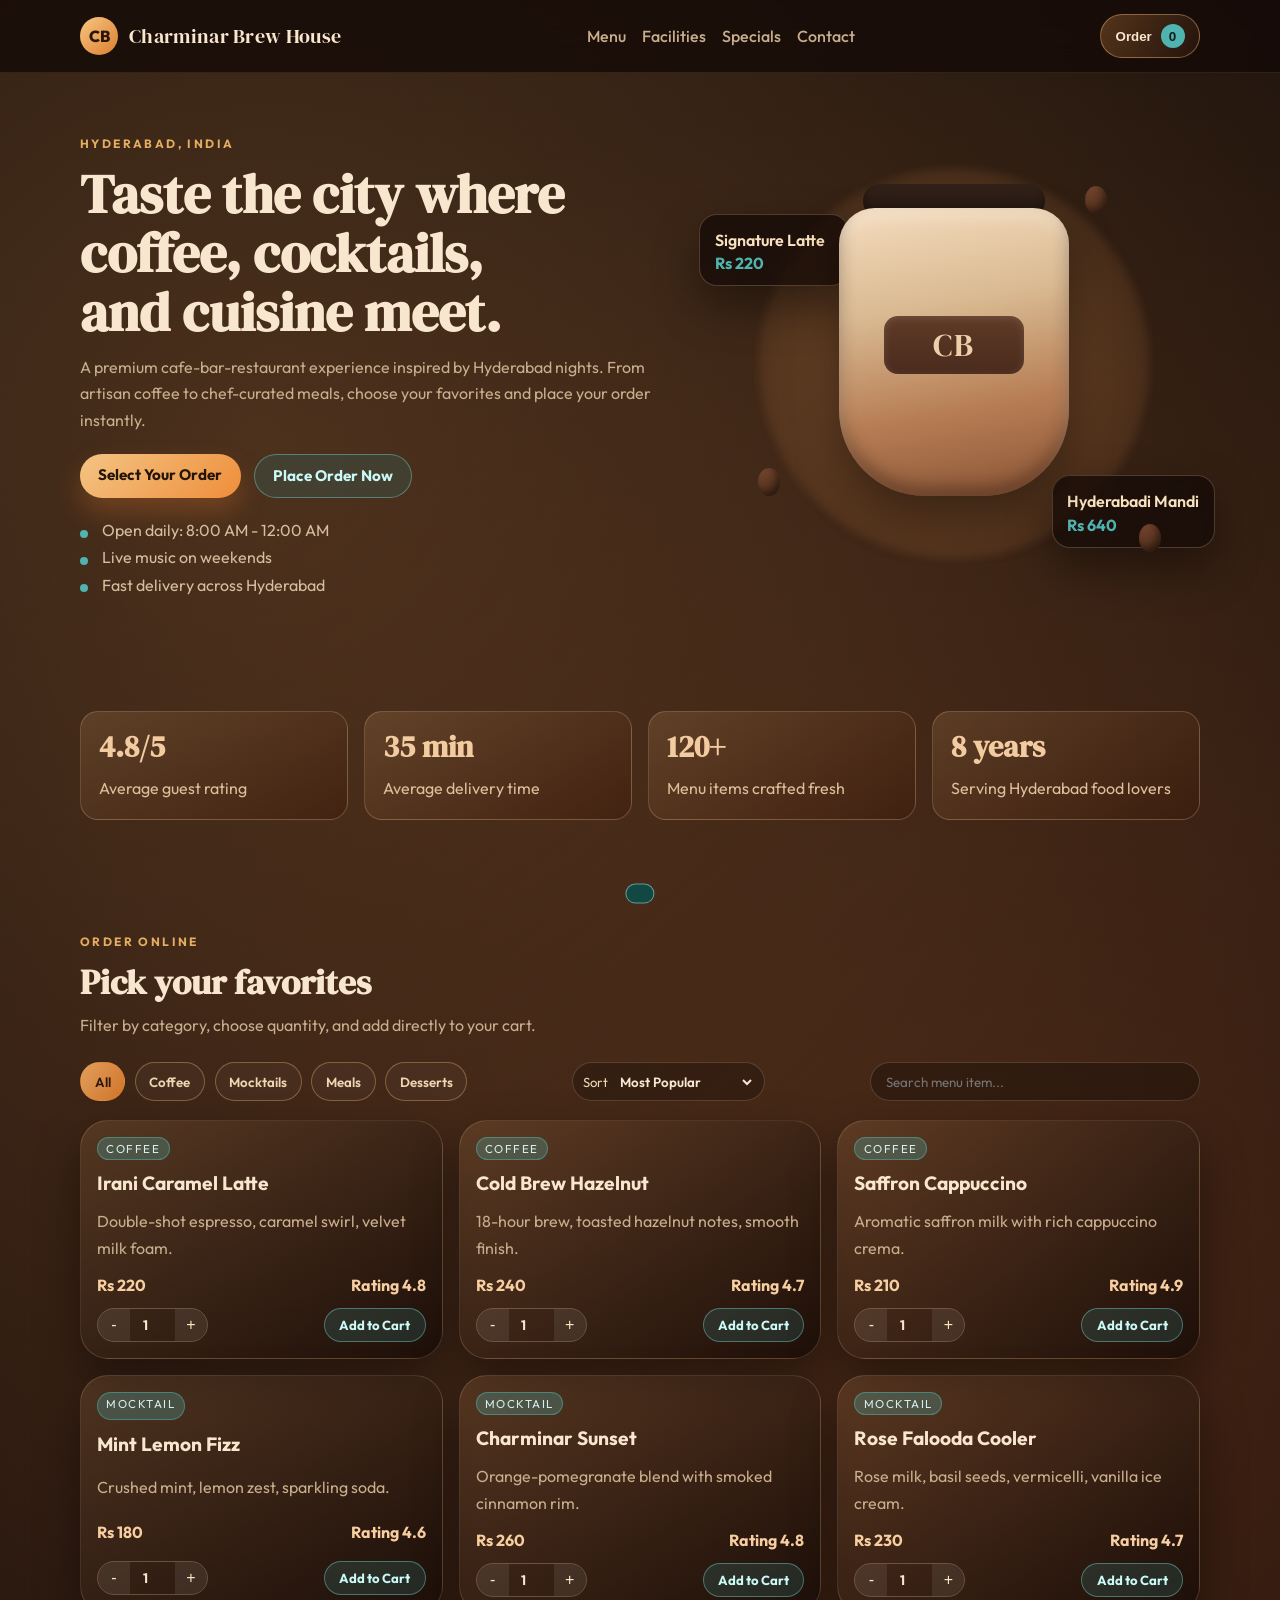
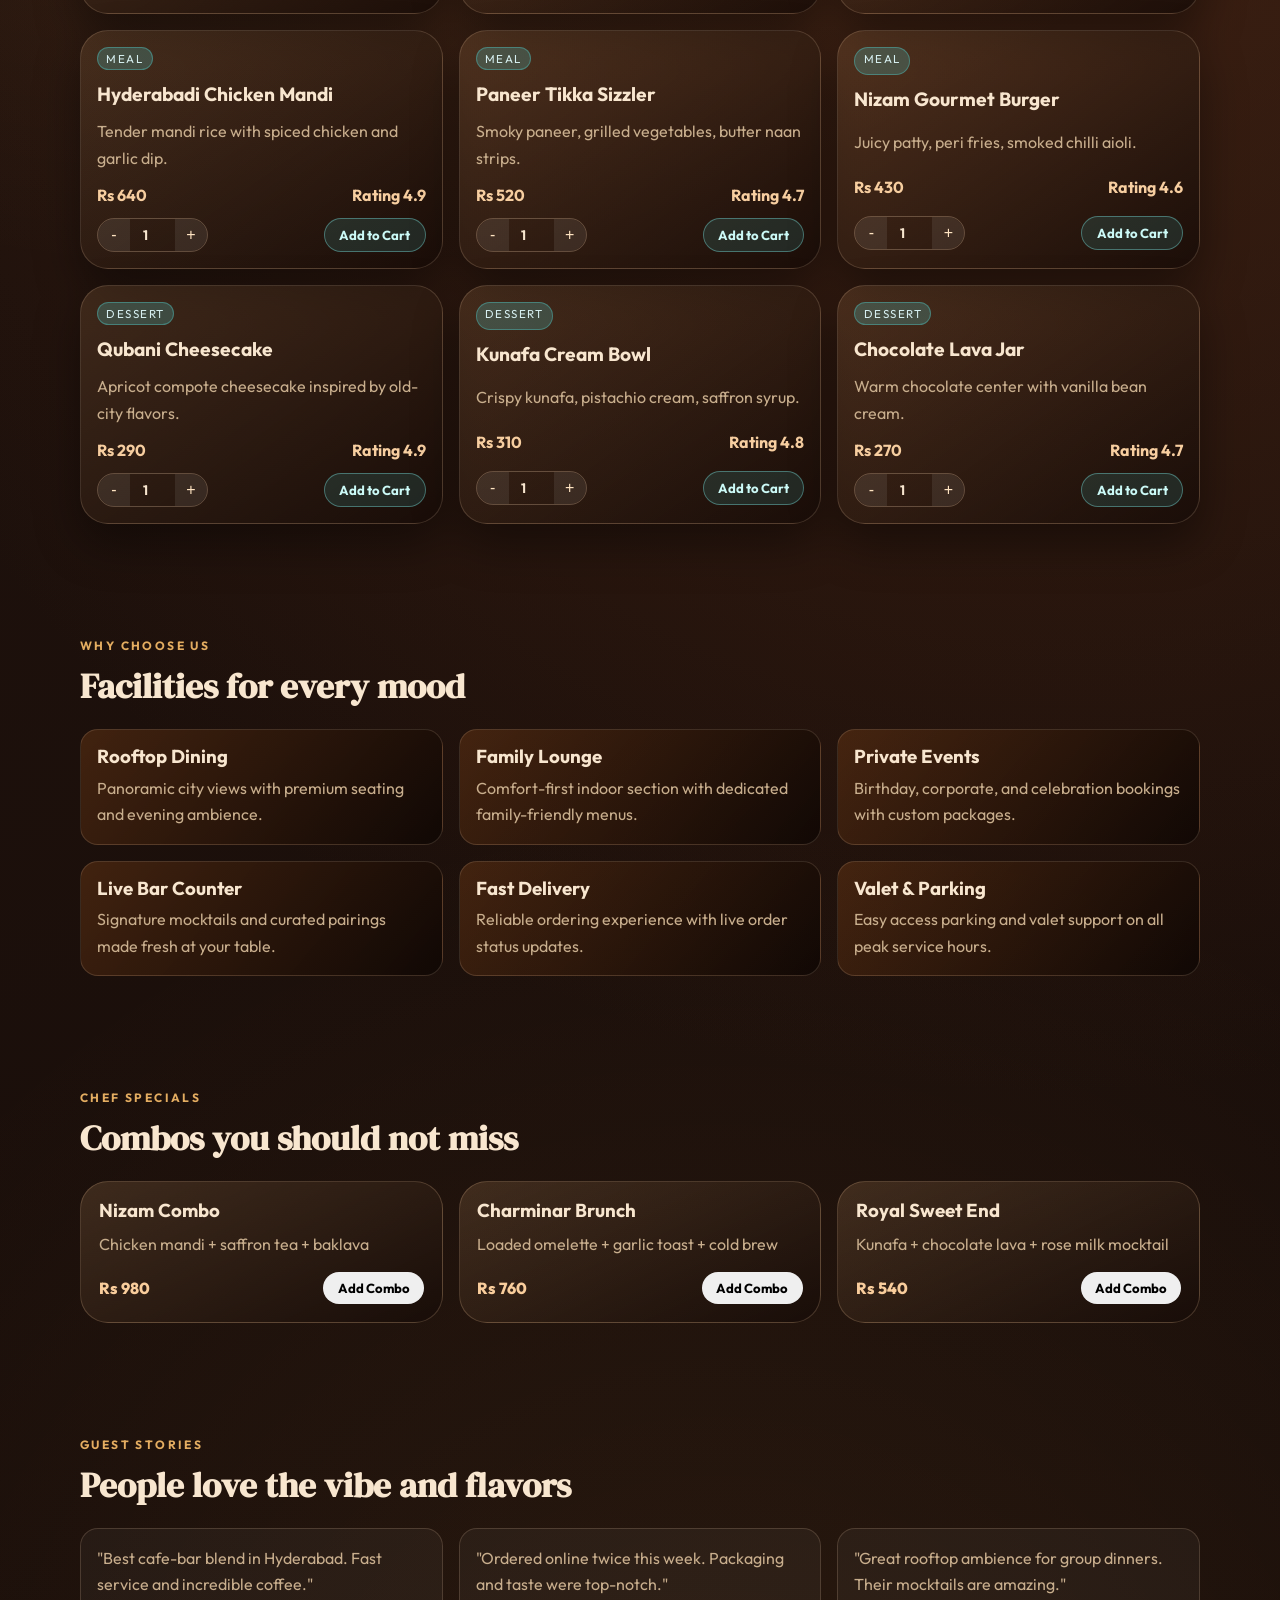
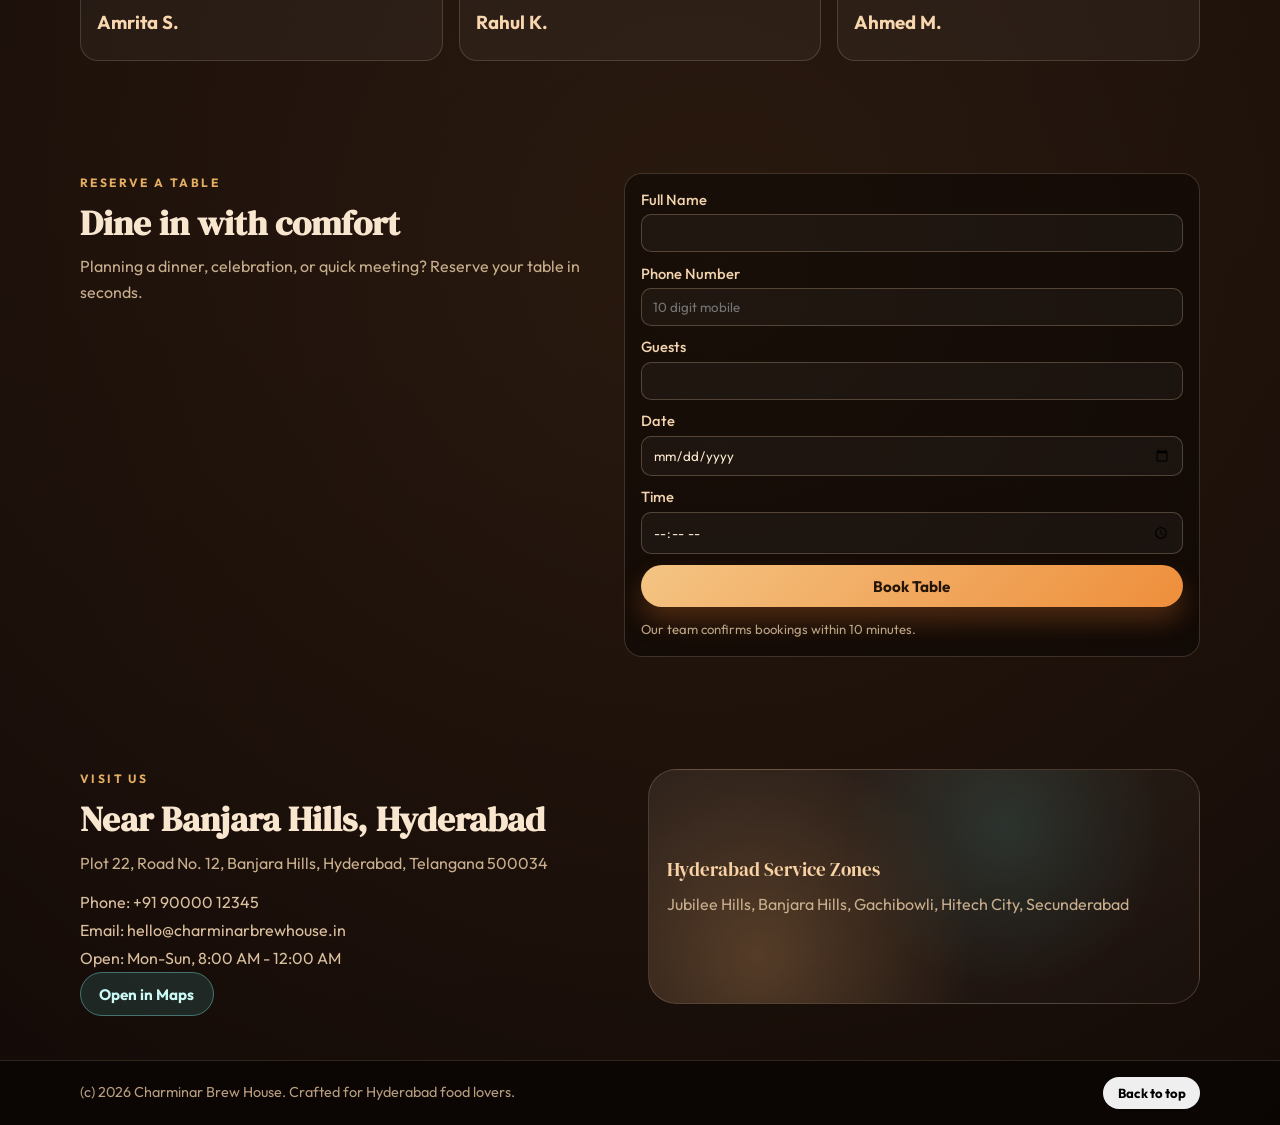
==== index.html @ cfef97c0 "feat: add menu sorting controls by price and rating" ====
﻿<!DOCTYPE html>
<html lang="en">
<head>
  <meta charset="UTF-8" />
  <meta name="viewport" content="width=device-width, initial-scale=1.0" />
  <title>Charminar Brew House | Cafe | Bar | Restaurant</title>
  <meta name="description" content="Charminar Brew House - Premium cafe, bar, and restaurant in Hyderabad. Explore menu, add to cart, and place your order online." />
  <link rel="preconnect" href="https://fonts.googleapis.com" />
  <link rel="preconnect" href="https://fonts.gstatic.com" crossorigin />
  <link href="https://fonts.googleapis.com/css2?family=DM+Serif+Display:ital@0;1&family=Outfit:wght@300;400;500;600;700;800&display=swap" rel="stylesheet" />
  <link rel="stylesheet" href="styles.css" />
</head>
<body>
  <div class="grain"></div>
  <header class="site-header" id="home">
    <div class="container nav-wrap">
      <a href="#home" class="brand">
        <span class="brand-mark">CB</span>
        <span class="brand-text">Charminar Brew House</span>
      </a>
      <nav class="main-nav" aria-label="Main navigation">
        <a href="#menu">Menu</a>
        <a href="#facilities">Facilities</a>
        <a href="#specials">Specials</a>
        <a href="#contact">Contact</a>
      </nav>
      <button id="cartToggle" class="cart-toggle" aria-label="Open cart">
        <span>Order</span>
        <span id="cartCount" class="cart-count">0</span>
      </button>
    </div>
  </header>

  <main>
    <section class="hero section-pad reveal">
      <div class="container hero-grid">
        <div class="hero-copy">
          <p class="eyebrow">Hyderabad, India</p>
          <h1>Taste the city where coffee, cocktails, and cuisine meet.</h1>
          <p>
            A premium cafe-bar-restaurant experience inspired by Hyderabad nights.
            From artisan coffee to chef-curated meals, choose your favorites and place your order instantly.
          </p>
          <div class="hero-actions">
            <a href="#menu" class="btn btn-primary">Select Your Order</a>
            <button class="btn btn-soft" id="quickOrderBtn">Place Order Now</button>
          </div>
          <ul class="hero-points">
            <li>Open daily: 8:00 AM - 12:00 AM</li>
            <li>Live music on weekends</li>
            <li>Fast delivery across Hyderabad</li>
          </ul>
        </div>
        <div class="hero-visual" aria-hidden="true">
          <div class="floating-card card-1">
            <p>Signature Latte</p>
            <span>Rs 220</span>
          </div>
          <div class="floating-card card-2">
            <p>Hyderabadi Mandi</p>
            <span>Rs 640</span>
          </div>
          <div class="hero-cup">
            <div class="cup-lid"></div>
            <div class="cup-body"></div>
            <div class="cup-badge">CB</div>
          </div>
          <div class="bean bean-1"></div>
          <div class="bean bean-2"></div>
          <div class="bean bean-3"></div>
        </div>
      </div>
    </section>

    <section class="stats section-pad reveal">
      <div class="container stats-grid">
        <article>
          <h2>4.8/5</h2>
          <p>Average guest rating</p>
        </article>
        <article>
          <h2>35 min</h2>
          <p>Average delivery time</p>
        </article>
        <article>
          <h2>120+</h2>
          <p>Menu items crafted fresh</p>
        </article>
        <article>
          <h2>8 years</h2>
          <p>Serving Hyderabad food lovers</p>
        </article>
      </div>
    </section>

    <section class="menu section-pad" id="menu">
      <div class="container reveal">
        <div class="section-head">
          <p class="eyebrow">Order Online</p>
          <h2>Pick your favorites</h2>
          <p>Filter by category, choose quantity, and add directly to your cart.</p>
        </div>

        <div class="menu-controls">
          <div class="filter-group" id="categoryFilters" role="tablist" aria-label="Menu categories">
            <button class="chip active" data-category="all">All</button>
            <button class="chip" data-category="coffee">Coffee</button>
            <button class="chip" data-category="mocktail">Mocktails</button>
            <button class="chip" data-category="meal">Meals</button>
            <button class="chip" data-category="dessert">Desserts</button>
          </div>
          <label class="sort-wrap" for="menuSort">
            <span>Sort</span>
            <select id="menuSort">
              <option value="popular">Most Popular</option>
              <option value="price-low">Price: Low to High</option>
              <option value="price-high">Price: High to Low</option>
              <option value="rating-high">Rating: High to Low</option>
            </select>
          </label>
          <label class="search-wrap" for="menuSearch">
            <input id="menuSearch" type="search" placeholder="Search menu item..." />
          </label>
        </div>

        <div id="menuGrid" class="menu-grid" aria-live="polite"></div>
      </div>
    </section>

    <section class="facilities section-pad" id="facilities">
      <div class="container reveal">
        <div class="section-head">
          <p class="eyebrow">Why Choose Us</p>
          <h2>Facilities for every mood</h2>
        </div>
        <div class="facility-grid">
          <article class="facility-card">
            <h3>Rooftop Dining</h3>
            <p>Panoramic city views with premium seating and evening ambience.</p>
          </article>
          <article class="facility-card">
            <h3>Family Lounge</h3>
            <p>Comfort-first indoor section with dedicated family-friendly menus.</p>
          </article>
          <article class="facility-card">
            <h3>Private Events</h3>
            <p>Birthday, corporate, and celebration bookings with custom packages.</p>
          </article>
          <article class="facility-card">
            <h3>Live Bar Counter</h3>
            <p>Signature mocktails and curated pairings made fresh at your table.</p>
          </article>
          <article class="facility-card">
            <h3>Fast Delivery</h3>
            <p>Reliable ordering experience with live order status updates.</p>
          </article>
          <article class="facility-card">
            <h3>Valet & Parking</h3>
            <p>Easy access parking and valet support on all peak service hours.</p>
          </article>
        </div>
      </div>
    </section>

    <section class="specials section-pad" id="specials">
      <div class="container reveal">
        <div class="section-head">
          <p class="eyebrow">Chef Specials</p>
          <h2>Combos you should not miss</h2>
        </div>
        <div class="special-grid">
          <article class="special-card" data-id="s1" data-name="Nizam Combo" data-price="980">
            <h3>Nizam Combo</h3>
            <p>Chicken mandi + saffron tea + baklava</p>
            <div class="special-footer">
              <span>Rs 980</span>
              <button class="btn btn-small add-special">Add Combo</button>
            </div>
          </article>
          <article class="special-card" data-id="s2" data-name="Charminar Brunch" data-price="760">
            <h3>Charminar Brunch</h3>
            <p>Loaded omelette + garlic toast + cold brew</p>
            <div class="special-footer">
              <span>Rs 760</span>
              <button class="btn btn-small add-special">Add Combo</button>
            </div>
          </article>
          <article class="special-card" data-id="s3" data-name="Royal Sweet End" data-price="540">
            <h3>Royal Sweet End</h3>
            <p>Kunafa + chocolate lava + rose milk mocktail</p>
            <div class="special-footer">
              <span>Rs 540</span>
              <button class="btn btn-small add-special">Add Combo</button>
            </div>
          </article>
        </div>
      </div>
    </section>

    <section class="testimonials section-pad reveal">
      <div class="container">
        <div class="section-head">
          <p class="eyebrow">Guest Stories</p>
          <h2>People love the vibe and flavors</h2>
        </div>
        <div class="testimonial-grid">
          <article>
            <p>"Best cafe-bar blend in Hyderabad. Fast service and incredible coffee."</p>
            <h3>Amrita S.</h3>
          </article>
          <article>
            <p>"Ordered online twice this week. Packaging and taste were top-notch."</p>
            <h3>Rahul K.</h3>
          </article>
          <article>
            <p>"Great rooftop ambience for group dinners. Their mocktails are amazing."</p>
            <h3>Ahmed M.</h3>
          </article>
        </div>
      </div>
    </section>

    <section class="booking section-pad reveal">
      <div class="container booking-grid">
        <div>
          <p class="eyebrow">Reserve A Table</p>
          <h2>Dine in with comfort</h2>
          <p>
            Planning a dinner, celebration, or quick meeting? Reserve your table in seconds.
          </p>
        </div>
        <form id="bookingForm" class="booking-form">
          <label>
            Full Name
            <input type="text" name="name" required />
          </label>
          <label>
            Phone Number
            <input type="tel" name="phone" pattern="[0-9]{10}" placeholder="10 digit mobile" required />
          </label>
          <label>
            Guests
            <input type="number" name="guests" min="1" max="25" required />
          </label>
          <label>
            Date
            <input type="date" name="date" required />
          </label>
          <label>
            Time
            <input type="time" name="time" required />
          </label>
          <button class="btn btn-primary" type="submit">Book Table</button>
          <p class="tiny-note">Our team confirms bookings within 10 minutes.</p>
        </form>
      </div>
    </section>

    <section class="contact section-pad" id="contact">
      <div class="container contact-grid reveal">
        <div>
          <p class="eyebrow">Visit Us</p>
          <h2>Near Banjara Hills, Hyderabad</h2>
          <p>
            Plot 22, Road No. 12, Banjara Hills, Hyderabad, Telangana 500034
          </p>
          <ul>
            <li>Phone: +91 90000 12345</li>
            <li>Email: hello@charminarbrewhouse.in</li>
            <li>Open: Mon-Sun, 8:00 AM - 12:00 AM</li>
          </ul>
          <a class="btn btn-soft" target="_blank" rel="noopener" href="https://maps.google.com/?q=Banjara+Hills+Hyderabad">Open in Maps</a>
        </div>
        <div class="map-card" role="img" aria-label="Stylized map placeholder for Charminar Brew House Hyderabad">
          <span>Hyderabad Service Zones</span>
          <p>Jubilee Hills, Banjara Hills, Gachibowli, Hitech City, Secunderabad</p>
        </div>
      </div>
    </section>
  </main>

  <footer class="site-footer">
    <div class="container footer-wrap">
      <p>(c) 2026 Charminar Brew House. Crafted for Hyderabad food lovers.</p>
      <button class="btn btn-small" id="scrollTopBtn">Back to top</button>
    </div>
  </footer>

  <aside class="cart-drawer" id="cartDrawer" aria-label="Shopping cart">
    <div class="cart-head">
      <h2>Your Order</h2>
      <button id="closeCart" class="icon-btn" aria-label="Close cart">x</button>
    </div>

    <div id="cartItems" class="cart-items"></div>

    <div class="price-breakup">
      <div><span>Subtotal</span><strong id="subtotal">Rs 0</strong></div>
      <div><span>GST (5%)</span><strong id="gst">Rs 0</strong></div>
      <div><span>Service (8%)</span><strong id="service">Rs 0</strong></div>
      <div class="grand"><span>Total</span><strong id="total">Rs 0</strong></div>
    </div>

    <form id="checkoutForm" class="checkout-form">
      <h3>Place your order</h3>
      <label>
        Full Name
        <input type="text" name="customerName" required />
      </label>
      <label>
        Mobile Number
        <input type="tel" name="customerPhone" pattern="[0-9]{10}" placeholder="10 digit mobile" required />
      </label>
      <label>
        Order Type
        <select name="orderType" id="orderType" required>
          <option value="delivery">Delivery</option>
          <option value="pickup">Pickup</option>
          <option value="dinein">Dine-in</option>
        </select>
      </label>
      <label id="addressWrap">
        Delivery Address
        <textarea name="address" rows="2" placeholder="House no, area, landmark"></textarea>
      </label>
      <label id="tableWrap" class="hidden">
        Table Preference
        <input type="text" name="tablePreference" placeholder="Window / Family / Rooftop" />
      </label>
      <label>
        Payment Method
        <select name="payment" required>
          <option value="upi">UPI</option>
          <option value="card">Card</option>
          <option value="cash">Cash</option>
        </select>
      </label>
      <label>
        Notes
        <textarea name="notes" rows="2" placeholder="Any cooking preferences?"></textarea>
      </label>
      <button type="submit" class="btn btn-primary">Confirm & Place Order</button>
    </form>

    <p id="orderStatus" class="order-status" aria-live="polite"></p>
  </aside>

  <div id="overlay" class="overlay"></div>
  <div id="toast" class="toast"></div>

  <script src="script.js"></script>
</body>
</html>
---- styles.css ----
﻿:root {
  --bg: #170e0b;
  --bg-soft: #24140f;
  --bg-card: rgba(255, 245, 228, 0.08);
  --surface: rgba(255, 255, 255, 0.08);
  --line: rgba(255, 219, 179, 0.22);
  --text: #f8e6cf;
  --muted: #c8ae8d;
  --accent: #e4ad61;
  --accent-strong: #f7933b;
  --teal: #4fb4b0;
  --danger: #ff7575;
  --shadow: 0 20px 45px rgba(0, 0, 0, 0.4);
  --radius-xl: 28px;
  --radius-lg: 18px;
  --radius-sm: 10px;
}

* {
  box-sizing: border-box;
}

html {
  scroll-behavior: smooth;
}

body {
  margin: 0;
  min-height: 100vh;
  font-family: "Outfit", "Segoe UI", sans-serif;
  color: var(--text);
  background:
    radial-gradient(circle at 20% 10%, rgba(255, 168, 92, 0.22), transparent 36%),
    radial-gradient(circle at 82% 32%, rgba(103, 52, 26, 0.45), transparent 42%),
    radial-gradient(circle at 56% 80%, rgba(255, 173, 83, 0.08), transparent 30%),
    linear-gradient(165deg, #150d09 0%, #1e110c 40%, #130a07 100%);
  position: relative;
}

.grain {
  position: fixed;
  inset: 0;
  pointer-events: none;
  opacity: 0.12;
  background-image: radial-gradient(rgba(255, 255, 255, 0.3) 1px, transparent 1px);
  background-size: 3px 3px;
  mix-blend-mode: soft-light;
  z-index: -1;
}

img,
svg {
  max-width: 100%;
}

.container {
  width: min(1120px, 92vw);
  margin: 0 auto;
}

.section-pad {
  padding: 3.5rem 0;
}

.site-header {
  position: sticky;
  top: 0;
  z-index: 30;
  backdrop-filter: blur(14px);
  background: rgba(20, 10, 7, 0.78);
  border-bottom: 1px solid rgba(255, 220, 186, 0.1);
}

.nav-wrap {
  display: flex;
  align-items: center;
  justify-content: space-between;
  gap: 1rem;
  padding: 0.9rem 0;
}

.brand {
  display: flex;
  align-items: center;
  gap: 0.7rem;
  text-decoration: none;
  color: var(--text);
}

.brand-mark {
  display: grid;
  place-items: center;
  width: 38px;
  height: 38px;
  border-radius: 50%;
  background: linear-gradient(135deg, #f8c681, #da7f2f);
  color: #2b150b;
  font-weight: 800;
}

.brand-text {
  font-family: "DM Serif Display", Georgia, serif;
  letter-spacing: 0.3px;
  font-size: 1.26rem;
}

.main-nav {
  display: flex;
  gap: 1rem;
  align-items: center;
}

.main-nav a {
  color: var(--muted);
  text-decoration: none;
  font-weight: 500;
  transition: color 0.2s;
}

.main-nav a:hover,
.main-nav a:focus-visible {
  color: var(--text);
}

.cart-toggle {
  display: inline-flex;
  align-items: center;
  gap: 0.55rem;
  border: 1px solid rgba(255, 200, 130, 0.4);
  background: linear-gradient(120deg, rgba(242, 159, 74, 0.28), rgba(43, 23, 16, 0.7));
  color: var(--text);
  font-weight: 600;
  border-radius: 999px;
  padding: 0.55rem 0.9rem;
  cursor: pointer;
}

.cart-count {
  min-width: 24px;
  height: 24px;
  border-radius: 999px;
  display: inline-grid;
  place-items: center;
  background: var(--teal);
  color: #0f1d1c;
  font-size: 0.84rem;
  font-weight: 800;
}

.hero-grid {
  display: grid;
  grid-template-columns: 1.1fr 0.9fr;
  gap: 1.8rem;
  align-items: center;
}

.eyebrow {
  text-transform: uppercase;
  letter-spacing: 2.4px;
  color: var(--accent);
  font-weight: 700;
  font-size: 0.75rem;
  margin-bottom: 0.7rem;
}

h1,
h2,
h3 {
  line-height: 1.1;
  margin: 0 0 0.7rem;
}

h1 {
  font-family: "DM Serif Display", Georgia, serif;
  font-size: clamp(2.2rem, 4.2vw, 4rem);
  max-width: 18ch;
}

h2 {
  font-family: "DM Serif Display", Georgia, serif;
  font-size: clamp(1.8rem, 2.7vw, 2.7rem);
}

p {
  margin: 0;
  line-height: 1.65;
  color: var(--muted);
}

.hero-copy p {
  max-width: 55ch;
}

.hero-actions {
  margin-top: 1.3rem;
  display: flex;
  flex-wrap: wrap;
  gap: 0.8rem;
}

.btn {
  border: none;
  border-radius: 999px;
  padding: 0.72rem 1.15rem;
  cursor: pointer;
  font-family: inherit;
  font-weight: 700;
  font-size: 0.95rem;
  text-decoration: none;
  transition: transform 0.2s, filter 0.2s;
}

.btn:hover,
.btn:focus-visible {
  transform: translateY(-2px);
  filter: brightness(1.07);
}

.btn-primary {
  color: #251509;
  background: linear-gradient(135deg, #f4c483, #ee8e3b);
  box-shadow: 0 14px 26px rgba(222, 120, 47, 0.28);
}

.btn-soft {
  color: #cbf9f6;
  border: 1px solid rgba(114, 207, 201, 0.45);
  background: rgba(50, 102, 99, 0.3);
}

.btn-small {
  padding: 0.5rem 0.9rem;
  font-size: 0.82rem;
}

.hero-points {
  margin: 1.4rem 0 0;
  padding: 0;
  list-style: none;
  display: grid;
  gap: 0.45rem;
}

.hero-points li {
  color: #d5be9f;
  position: relative;
  padding-left: 1.4rem;
}

.hero-points li::before {
  content: "";
  position: absolute;
  width: 8px;
  height: 8px;
  border-radius: 50%;
  background: var(--teal);
  left: 0;
  top: 0.6rem;
}

.hero-visual {
  min-height: 470px;
  position: relative;
  display: grid;
  place-items: center;
  isolation: isolate;
}

.hero-visual::before {
  content: "";
  position: absolute;
  width: 390px;
  aspect-ratio: 1;
  border-radius: 50%;
  background: radial-gradient(circle, rgba(255, 165, 88, 0.35), rgba(255, 165, 88, 0));
  filter: blur(4px);
  z-index: -1;
}

.hero-cup {
  position: relative;
  width: 250px;
  height: 360px;
  animation: floatCup 5.5s ease-in-out infinite;
}

.cup-lid {
  width: 182px;
  height: 34px;
  background: linear-gradient(180deg, #33221a, #231710);
  border-radius: 999px;
  position: absolute;
  top: 0;
  left: 50%;
  transform: translateX(-50%);
  box-shadow: inset 0 -5px 8px rgba(0, 0, 0, 0.3);
}

.cup-body {
  width: 230px;
  height: 288px;
  background: linear-gradient(170deg, #f5ddbf 0%, #d9b991 35%, #b77e55 68%, #8a5435 100%);
  border-radius: 36px 36px 86px 86px;
  position: absolute;
  top: 24px;
  left: 50%;
  transform: translateX(-50%);
  box-shadow: inset 0 10px 16px rgba(255, 255, 255, 0.21), inset 0 -10px 16px rgba(56, 31, 18, 0.45), var(--shadow);
}

.cup-badge {
  position: absolute;
  top: 132px;
  left: 50%;
  transform: translateX(-50%);
  width: 140px;
  height: 58px;
  border-radius: 14px;
  background: linear-gradient(180deg, #5f3a26, #4a2b1d);
  color: #efcfab;
  font-family: "DM Serif Display", Georgia, serif;
  font-size: 2rem;
  letter-spacing: 2px;
  display: grid;
  place-items: center;
  box-shadow: inset 0 2px 8px rgba(255, 255, 255, 0.12);
}

.floating-card {
  position: absolute;
  border: 1px solid var(--line);
  background: rgba(18, 9, 6, 0.72);
  backdrop-filter: blur(5px);
  padding: 0.75rem 0.9rem;
  border-radius: var(--radius-lg);
  min-width: 150px;
  box-shadow: var(--shadow);
}

.floating-card p {
  color: #f9e2bf;
  font-weight: 600;
}

.floating-card span {
  color: var(--teal);
  font-weight: 700;
}

.card-1 {
  top: 18%;
  left: -2%;
  animation: drift 4.6s ease-in-out infinite;
}

.card-2 {
  bottom: 11%;
  right: -3%;
  animation: drift 5s ease-in-out infinite reverse;
}

.bean {
  position: absolute;
  border-radius: 50%;
  width: 22px;
  height: 28px;
  background: linear-gradient(145deg, #7a4930, #402515);
  box-shadow: inset -3px -4px 7px rgba(0, 0, 0, 0.4);
}

.bean-1 {
  right: 19%;
  top: 12%;
  animation: beanFloat 7s linear infinite;
}

.bean-2 {
  left: 10%;
  bottom: 22%;
  animation: beanFloat 6.2s linear infinite reverse;
}

.bean-3 {
  right: 8%;
  bottom: 10%;
  animation: beanFloat 8.1s linear infinite;
}

.stats-grid {
  display: grid;
  grid-template-columns: repeat(4, minmax(0, 1fr));
  gap: 1rem;
}

.stats-grid article {
  border: 1px solid var(--line);
  border-radius: var(--radius-lg);
  padding: 1.1rem;
  background: linear-gradient(150deg, rgba(255, 196, 131, 0.14), rgba(60, 26, 9, 0.48));
}

.stats-grid h2 {
  font-size: 1.9rem;
  color: #f2cca0;
}

.stats-grid p {
  color: #dcc09b;
}

.section-head {
  max-width: 62ch;
  margin-bottom: 1.5rem;
}

.menu-controls {
  display: flex;
  justify-content: space-between;
  gap: 1rem;
  flex-wrap: wrap;
  margin-bottom: 1.2rem;
}

.filter-group {
  display: flex;
  gap: 0.6rem;
  flex-wrap: wrap;
}

.chip {
  border: 1px solid rgba(245, 191, 133, 0.35);
  background: rgba(255, 255, 255, 0.03);
  color: #f0d6b4;
  border-radius: 999px;
  padding: 0.45rem 0.85rem;
  font-family: inherit;
  cursor: pointer;
  font-weight: 600;
}

.chip.active {
  background: linear-gradient(125deg, rgba(243, 173, 100, 0.9), rgba(223, 122, 44, 0.92));
  color: #2b170c;
  border-color: transparent;
}

.search-wrap {
  flex: 1;
  min-width: 230px;
  max-width: 330px;
}

.sort-wrap {
  display: inline-flex;
  align-items: center;
  gap: 0.5rem;
  color: #f0d6b4;
  border: 1px solid rgba(255, 220, 186, 0.18);
  border-radius: 999px;
  padding: 0.35rem 0.6rem;
  background: rgba(0, 0, 0, 0.24);
}

.sort-wrap span {
  font-size: 0.82rem;
}

.sort-wrap select {
  border: none;
  background: transparent;
  color: #f7e8d2;
  font-family: inherit;
  font-weight: 600;
}

.sort-wrap select:focus {
  outline: none;
}

.search-wrap input {
  width: 100%;
  border: 1px solid rgba(255, 220, 186, 0.18);
  border-radius: 999px;
  background: rgba(0, 0, 0, 0.28);
  color: #f7e8d2;
  padding: 0.65rem 0.95rem;
  font-family: inherit;
}

.search-wrap input:focus {
  outline: 2px solid rgba(79, 180, 176, 0.34);
  outline-offset: 1px;
}

.menu-grid {
  display: grid;
  grid-template-columns: repeat(3, minmax(0, 1fr));
  gap: 1rem;
}

.menu-card {
  border: 1px solid rgba(255, 220, 186, 0.17);
  border-radius: var(--radius-xl);
  padding: 1rem;
  background: linear-gradient(145deg, rgba(255, 188, 121, 0.13), rgba(22, 11, 7, 0.8));
  box-shadow: var(--shadow);
  display: grid;
  gap: 0.85rem;
}

.menu-tag {
  display: inline-block;
  width: fit-content;
  font-size: 0.72rem;
  text-transform: uppercase;
  letter-spacing: 1.5px;
  color: #d6eff0;
  background: rgba(79, 180, 176, 0.28);
  border: 1px solid rgba(79, 180, 176, 0.5);
  border-radius: 999px;
  padding: 0.18rem 0.52rem;
}

.menu-card h3 {
  margin: 0;
  font-size: 1.2rem;
}

.menu-meta {
  display: flex;
  justify-content: space-between;
  align-items: center;
  color: #f7cea0;
  font-weight: 700;
}

.qty-wrap {
  display: inline-flex;
  align-items: center;
  border: 1px solid rgba(255, 220, 186, 0.26);
  border-radius: 999px;
  overflow: hidden;
  width: fit-content;
}

.qty-wrap button {
  border: none;
  background: rgba(255, 255, 255, 0.08);
  color: #ffe4c2;
  width: 32px;
  height: 32px;
  font-size: 1rem;
  cursor: pointer;
}

.qty-wrap input {
  width: 45px;
  text-align: center;
  border: none;
  background: transparent;
  color: var(--text);
  font-weight: 700;
  font-family: inherit;
}

.qty-wrap input:focus {
  outline: none;
}

.card-actions {
  display: flex;
  justify-content: space-between;
  align-items: center;
  gap: 0.6rem;
}

.menu-empty {
  border: 1px dashed rgba(255, 220, 186, 0.34);
  border-radius: var(--radius-lg);
  padding: 1.2rem;
  text-align: center;
  color: #e2c09c;
  grid-column: 1 / -1;
}

.facility-grid {
  display: grid;
  grid-template-columns: repeat(3, minmax(0, 1fr));
  gap: 1rem;
}

.facility-card {
  border-radius: var(--radius-lg);
  padding: 1rem;
  background: linear-gradient(130deg, rgba(97, 51, 20, 0.55), rgba(15, 7, 4, 0.86));
  border: 1px solid rgba(255, 220, 186, 0.15);
}

.facility-card h3 {
  margin-bottom: 0.5rem;
}

.special-grid {
  display: grid;
  grid-template-columns: repeat(3, minmax(0, 1fr));
  gap: 1rem;
}

.special-card {
  border-radius: var(--radius-xl);
  padding: 1.1rem;
  background: linear-gradient(155deg, rgba(255, 195, 132, 0.15), rgba(23, 12, 8, 0.84));
  border: 1px solid rgba(255, 210, 166, 0.2);
}

.special-footer {
  display: flex;
  justify-content: space-between;
  align-items: center;
  margin-top: 0.9rem;
}

.special-footer span {
  color: #f9cd9c;
  font-weight: 800;
}

.testimonial-grid {
  display: grid;
  grid-template-columns: repeat(3, minmax(0, 1fr));
  gap: 1rem;
}

.testimonial-grid article {
  border-radius: var(--radius-lg);
  border: 1px solid rgba(255, 220, 186, 0.17);
  padding: 1rem;
  background: rgba(255, 255, 255, 0.04);
}

.testimonial-grid h3 {
  margin-top: 0.9rem;
  color: #f8d6ae;
}

.booking-grid {
  display: grid;
  grid-template-columns: 0.95fr 1.05fr;
  gap: 1.4rem;
  align-items: start;
}

.booking-form,
.checkout-form {
  border: 1px solid rgba(255, 218, 181, 0.18);
  border-radius: var(--radius-lg);
  padding: 1rem;
  background: rgba(8, 5, 3, 0.5);
  display: grid;
  gap: 0.72rem;
}

.booking-form label,
.checkout-form label {
  display: grid;
  gap: 0.35rem;
  color: #f3d4ae;
  font-weight: 500;
  font-size: 0.92rem;
}

.booking-form input,
.checkout-form input,
.checkout-form select,
.checkout-form textarea,
.booking-form textarea,
.booking-form select {
  border-radius: 10px;
  border: 1px solid rgba(255, 218, 181, 0.24);
  background: rgba(255, 255, 255, 0.04);
  padding: 0.62rem 0.7rem;
  color: #fcead1;
  font-family: inherit;
}

.booking-form input:focus,
.checkout-form input:focus,
.checkout-form select:focus,
.checkout-form textarea:focus,
.booking-form textarea:focus,
.booking-form select:focus {
  outline: 2px solid rgba(79, 180, 176, 0.35);
  outline-offset: 1px;
}

.tiny-note {
  font-size: 0.82rem;
  color: #bca484;
}

.contact-grid {
  display: grid;
  grid-template-columns: 1fr 1fr;
  gap: 1rem;
  align-items: stretch;
}

.contact-grid ul {
  padding: 0;
  list-style: none;
  margin: 1rem 0;
  display: grid;
  gap: 0.5rem;
}

.contact-grid li {
  color: #dbc09f;
}

.map-card {
  border-radius: var(--radius-xl);
  border: 1px solid rgba(255, 218, 181, 0.18);
  background:
    radial-gradient(circle at 65% 25%, rgba(79, 180, 176, 0.16), transparent 40%),
    radial-gradient(circle at 20% 80%, rgba(246, 174, 102, 0.23), transparent 45%),
    linear-gradient(145deg, rgba(255, 255, 255, 0.07), rgba(255, 255, 255, 0.02));
  padding: 1.1rem;
  display: grid;
  align-content: center;
  gap: 0.55rem;
}

.map-card span {
  color: #f8d2a5;
  font-size: 1.2rem;
  font-family: "DM Serif Display", Georgia, serif;
}

.site-footer {
  border-top: 1px solid rgba(255, 218, 181, 0.15);
  background: rgba(8, 4, 2, 0.7);
}

.footer-wrap {
  padding: 1rem 0;
  display: flex;
  justify-content: space-between;
  align-items: center;
  gap: 0.8rem;
}

.footer-wrap p {
  color: #b79d7f;
  font-size: 0.9rem;
}

.cart-drawer {
  position: fixed;
  right: 0;
  top: 0;
  width: min(410px, 100vw);
  height: 100vh;
  background: linear-gradient(180deg, rgba(17, 10, 7, 0.98), rgba(8, 4, 2, 0.98));
  border-left: 1px solid rgba(255, 218, 181, 0.15);
  z-index: 60;
  transform: translateX(103%);
  transition: transform 0.32s ease;
  display: grid;
  grid-template-rows: auto 1fr auto auto;
}

.cart-drawer.open {
  transform: translateX(0);
}

.cart-head {
  display: flex;
  justify-content: space-between;
  align-items: center;
  padding: 1rem;
  border-bottom: 1px solid rgba(255, 218, 181, 0.15);
}

.icon-btn {
  width: 34px;
  height: 34px;
  border: 1px solid rgba(255, 218, 181, 0.25);
  background: rgba(255, 255, 255, 0.04);
  color: #f8dec0;
  border-radius: 50%;
  cursor: pointer;
  font-size: 1.25rem;
}

.cart-items {
  overflow: auto;
  padding: 0.9rem;
  display: grid;
  gap: 0.6rem;
  align-content: start;
}

.cart-item {
  border: 1px solid rgba(255, 218, 181, 0.16);
  border-radius: 12px;
  padding: 0.7rem;
  background: rgba(255, 255, 255, 0.03);
  display: grid;
  gap: 0.4rem;
}

.cart-item-top {
  display: flex;
  justify-content: space-between;
  gap: 0.5rem;
}

.cart-item h4 {
  margin: 0;
  color: #f4d2aa;
  font-size: 1rem;
}

.cart-item-price {
  color: #9ddedc;
  font-weight: 700;
}

.cart-item-controls {
  display: flex;
  justify-content: space-between;
  align-items: center;
  gap: 0.6rem;
}

.cart-item .remove {
  border: none;
  background: rgba(255, 117, 117, 0.2);
  color: #ffb2b2;
  border-radius: 999px;
  padding: 0.3rem 0.65rem;
  cursor: pointer;
}

.cart-empty {
  text-align: center;
  color: #bf9f7a;
  padding: 1.1rem 0;
}

.price-breakup {
  padding: 0.9rem;
  border-top: 1px solid rgba(255, 218, 181, 0.15);
  border-bottom: 1px solid rgba(255, 218, 181, 0.15);
  display: grid;
  gap: 0.45rem;
}

.price-breakup div {
  display: flex;
  justify-content: space-between;
  align-items: center;
}

.price-breakup span {
  color: #d5b68f;
}

.price-breakup strong {
  color: #f4d6b3;
}

.price-breakup .grand strong {
  color: #9ee2de;
}

.checkout-form {
  border: none;
  border-radius: 0;
  padding: 0.9rem;
  background: transparent;
}

.checkout-form h3 {
  margin-bottom: 0.35rem;
}

.order-status {
  margin: 0;
  padding: 0 0.9rem 0.9rem;
  font-size: 0.88rem;
  color: #9ee2de;
}

.overlay {
  position: fixed;
  inset: 0;
  background: rgba(0, 0, 0, 0.5);
  opacity: 0;
  visibility: hidden;
  transition: opacity 0.2s;
  z-index: 50;
}

.overlay.show {
  opacity: 1;
  visibility: visible;
}

.toast {
  position: fixed;
  left: 50%;
  bottom: 20px;
  transform: translateX(-50%) translateY(120%);
  background: rgba(17, 73, 71, 0.95);
  color: #dbfffb;
  border: 1px solid rgba(130, 221, 215, 0.6);
  padding: 0.55rem 0.85rem;
  border-radius: 999px;
  transition: transform 0.25s ease;
  z-index: 70;
}

.toast.show {
  transform: translateX(-50%) translateY(0);
}

.hidden {
  display: none;
}

.reveal {
  opacity: 0;
  transform: translateY(16px);
  transition: opacity 0.55s ease, transform 0.55s ease;
}

.reveal.visible {
  opacity: 1;
  transform: translateY(0);
}

@keyframes floatCup {
  0%,
  100% {
    transform: translateY(0px);
  }
  50% {
    transform: translateY(-12px);
  }
}

@keyframes drift {
  0%,
  100% {
    transform: translateY(0px);
  }
  50% {
    transform: translateY(-8px);
  }
}

@keyframes beanFloat {
  0% {
    transform: translateY(0) rotate(0deg);
  }
  50% {
    transform: translateY(-9px) rotate(180deg);
  }
  100% {
    transform: translateY(0) rotate(360deg);
  }
}

@media (max-width: 1024px) {
  .hero-grid,
  .booking-grid,
  .contact-grid {
    grid-template-columns: 1fr;
  }

  .menu-grid,
  .facility-grid,
  .special-grid,
  .testimonial-grid,
  .stats-grid {
    grid-template-columns: repeat(2, minmax(0, 1fr));
  }

  .hero-visual {
    min-height: 420px;
  }
}

@media (max-width: 720px) {
  .section-pad {
    padding: 3rem 0;
  }

  .main-nav {
    display: none;
  }

  .menu-grid,
  .facility-grid,
  .special-grid,
  .testimonial-grid,
  .stats-grid {
    grid-template-columns: 1fr;
  }

  .hero-visual {
    min-height: 350px;
  }

  .hero-cup {
    transform: scale(0.9);
  }

  .card-1,
  .card-2 {
    display: none;
  }

  .footer-wrap {
    flex-direction: column;
    align-items: flex-start;
  }

  .cart-drawer {
    width: 100vw;
  }
}
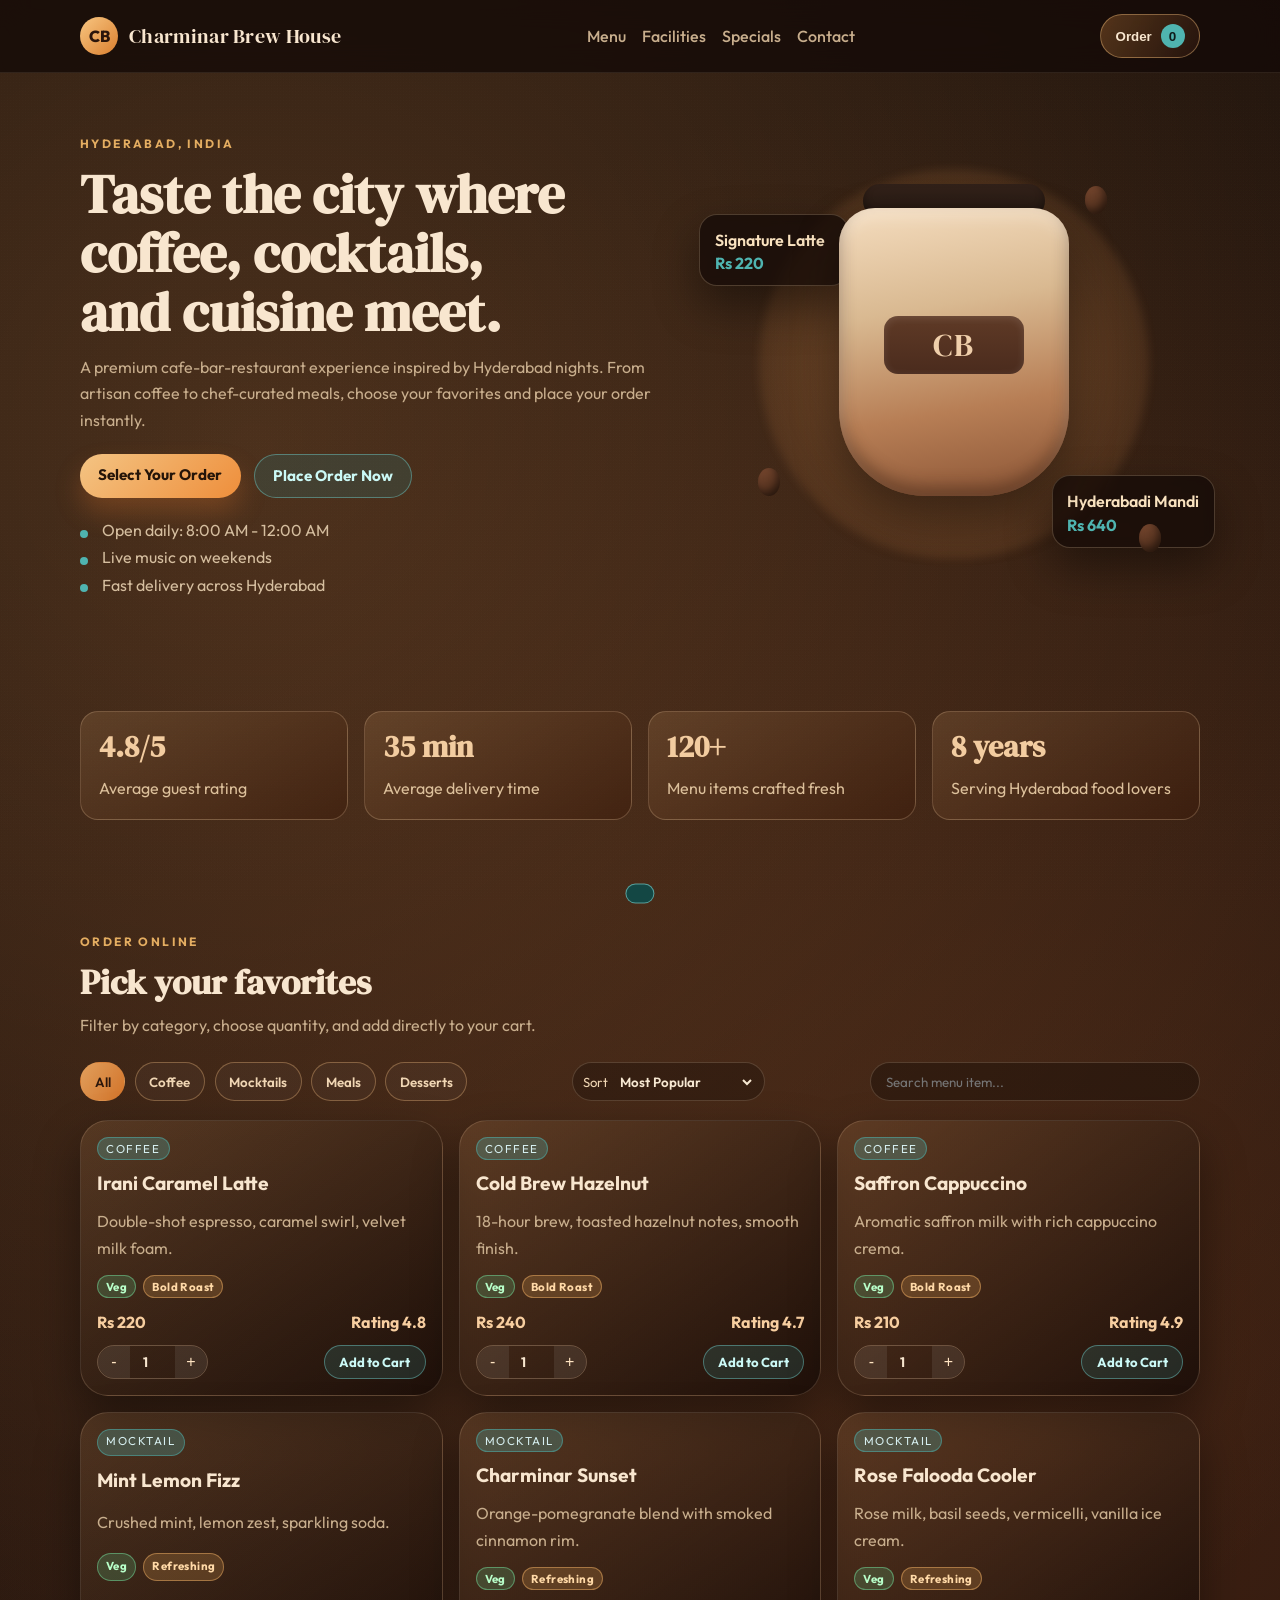
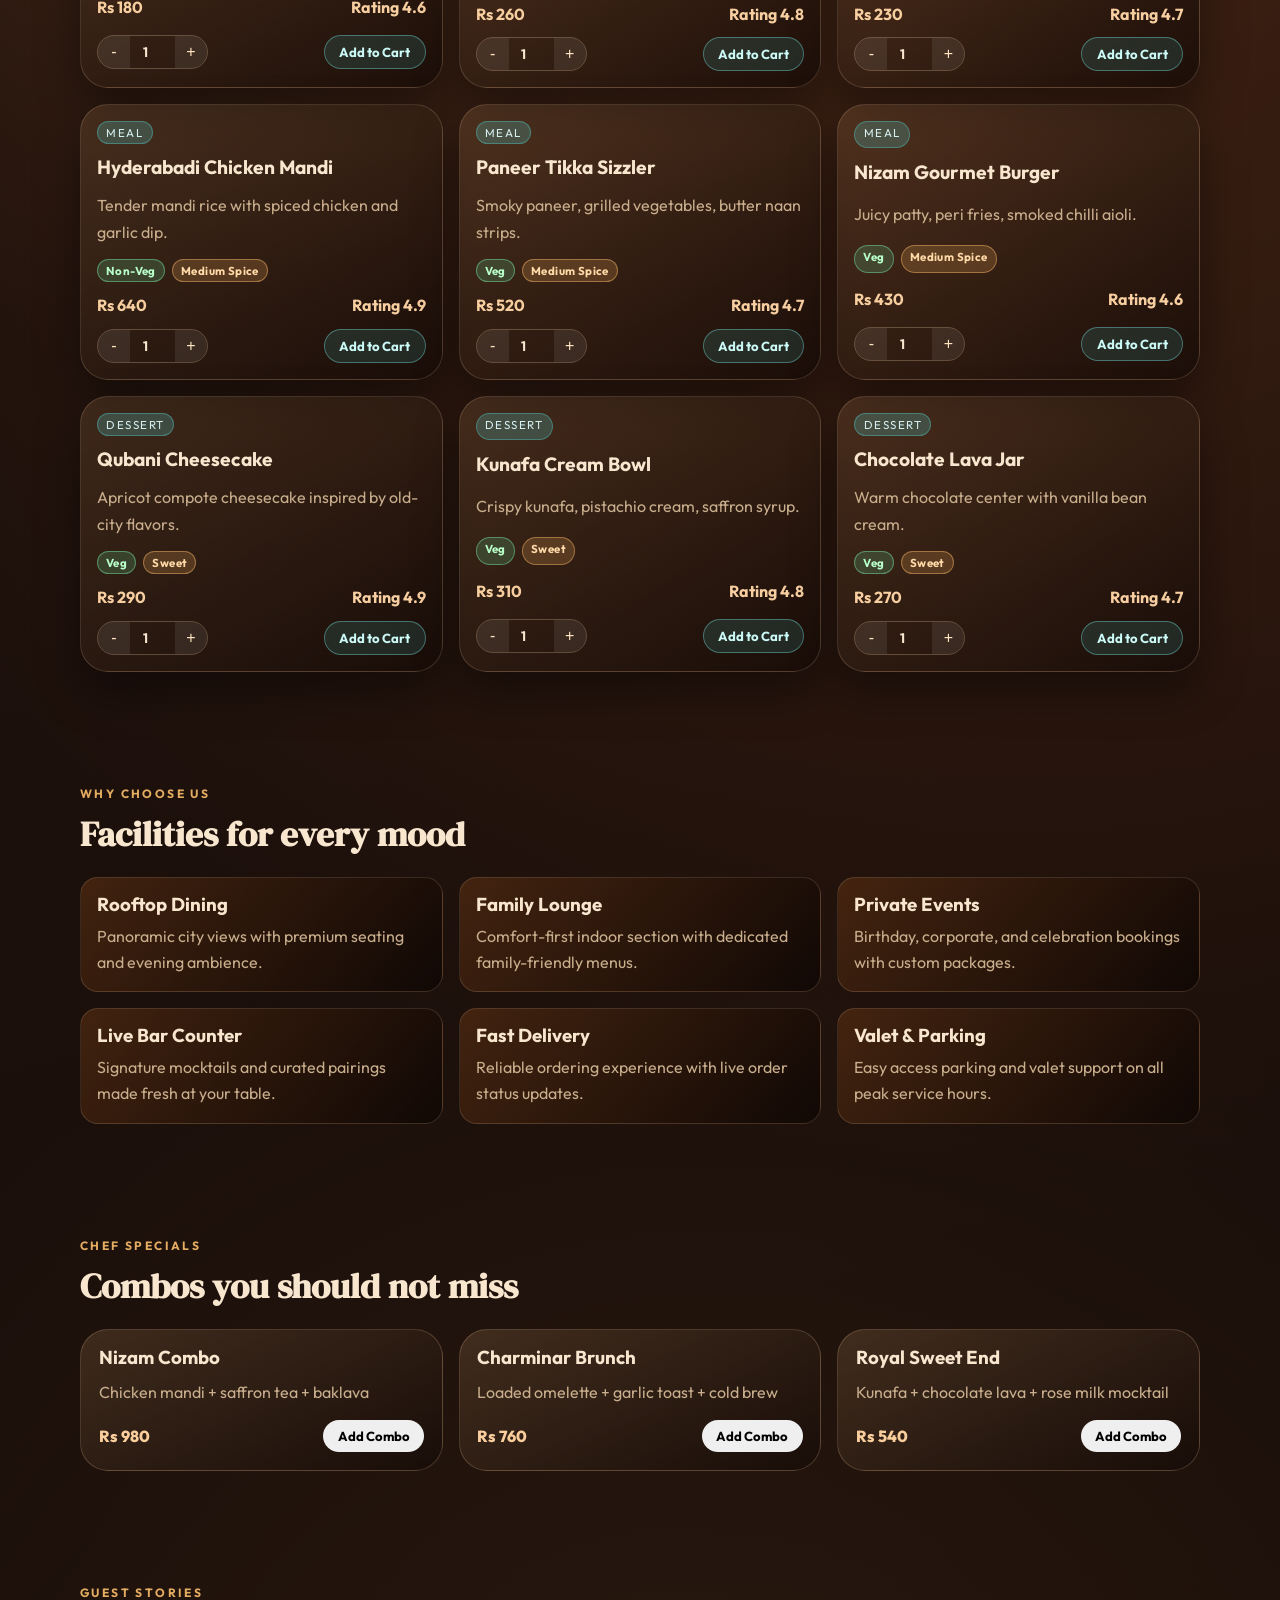
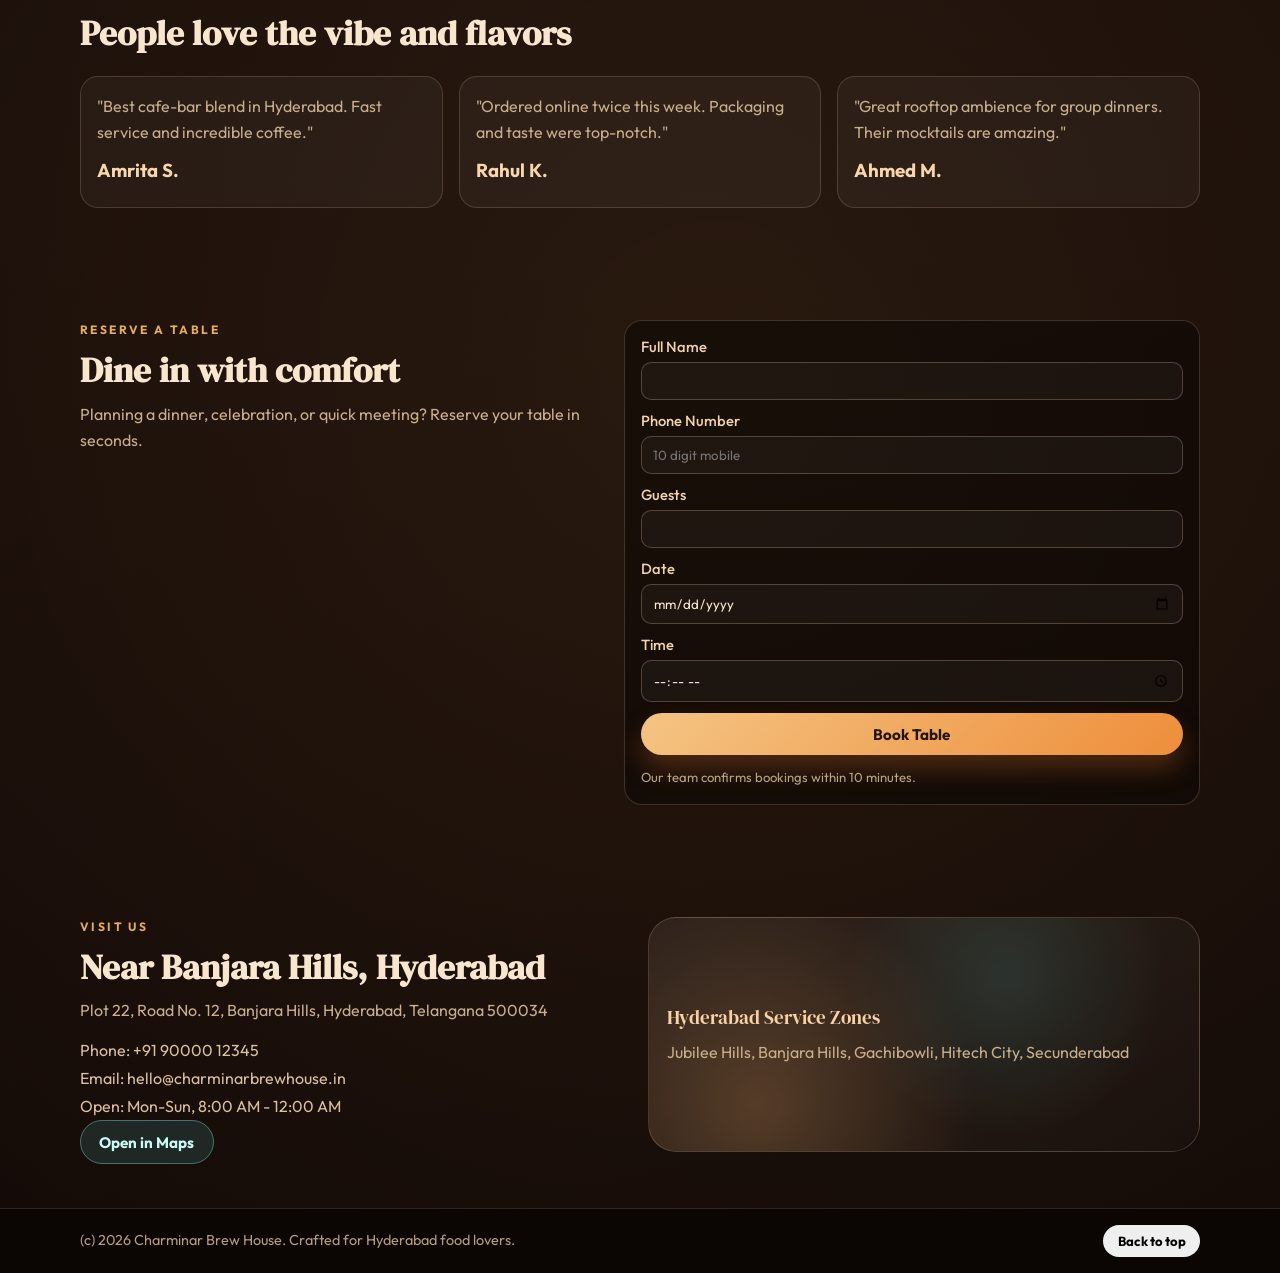
==== commit a23f450e: "feat: support delivery zones with dynamic fee and ETA" ====
--- a/index.html
+++ b/index.html
@@ -298,6 +298,7 @@
       <div><span>Subtotal</span><strong id="subtotal">Rs 0</strong></div>
       <div><span>GST (5%)</span><strong id="gst">Rs 0</strong></div>
       <div><span>Service (8%)</span><strong id="service">Rs 0</strong></div>
+      <div><span>Delivery Fee</span><strong id="deliveryFee">Rs 0</strong></div>
       <div class="grand"><span>Total</span><strong id="total">Rs 0</strong></div>
     </div>
 
@@ -323,6 +324,15 @@
         Delivery Address
         <textarea name="address" rows="2" placeholder="House no, area, landmark"></textarea>
       </label>
+      <label id="zoneWrap">
+        Delivery Zone
+        <select name="deliveryZone" id="deliveryZone">
+          <option value="">Select zone</option>
+          <option value="core">Banjara Hills / Jubilee Hills</option>
+          <option value="extended">Gachibowli / Hitech City</option>
+          <option value="outer">Secunderabad / Outer Areas</option>
+        </select>
+      </label>
       <label id="tableWrap" class="hidden">
         Table Preference
         <input type="text" name="tablePreference" placeholder="Window / Family / Rooftop" />
--- a/styles.css
+++ b/styles.css
@@ -69,6 +69,12 @@
   backdrop-filter: blur(14px);
   background: rgba(20, 10, 7, 0.78);
   border-bottom: 1px solid rgba(255, 220, 186, 0.1);
+  transition: box-shadow 0.2s ease, border-color 0.2s ease;
+}
+
+.site-header.scrolled {
+  box-shadow: 0 8px 28px rgba(0, 0, 0, 0.45);
+  border-bottom-color: rgba(255, 220, 186, 0.25);
 }
 
 .nav-wrap {
@@ -526,6 +532,32 @@
   font-size: 1.2rem;
 }
 
+.menu-badges {
+  display: flex;
+  gap: 0.45rem;
+  flex-wrap: wrap;
+}
+
+.badge {
+  font-size: 0.72rem;
+  font-weight: 700;
+  letter-spacing: 0.4px;
+  padding: 0.2rem 0.5rem;
+  border-radius: 999px;
+}
+
+.badge.diet {
+  background: rgba(97, 211, 145, 0.2);
+  color: #b8ffc9;
+  border: 1px solid rgba(123, 238, 167, 0.45);
+}
+
+.badge.flavor {
+  background: rgba(244, 177, 93, 0.2);
+  color: #ffd9a7;
+  border: 1px solid rgba(252, 187, 106, 0.45);
+}
+
 .menu-meta {
   display: flex;
   justify-content: space-between;
@@ -846,6 +878,13 @@
   text-align: center;
   color: #bf9f7a;
   padding: 1.1rem 0;
+  display: grid;
+  gap: 0.7rem;
+  justify-items: center;
+}
+
+.cart-empty p {
+  margin: 0;
 }
 
 .price-breakup {
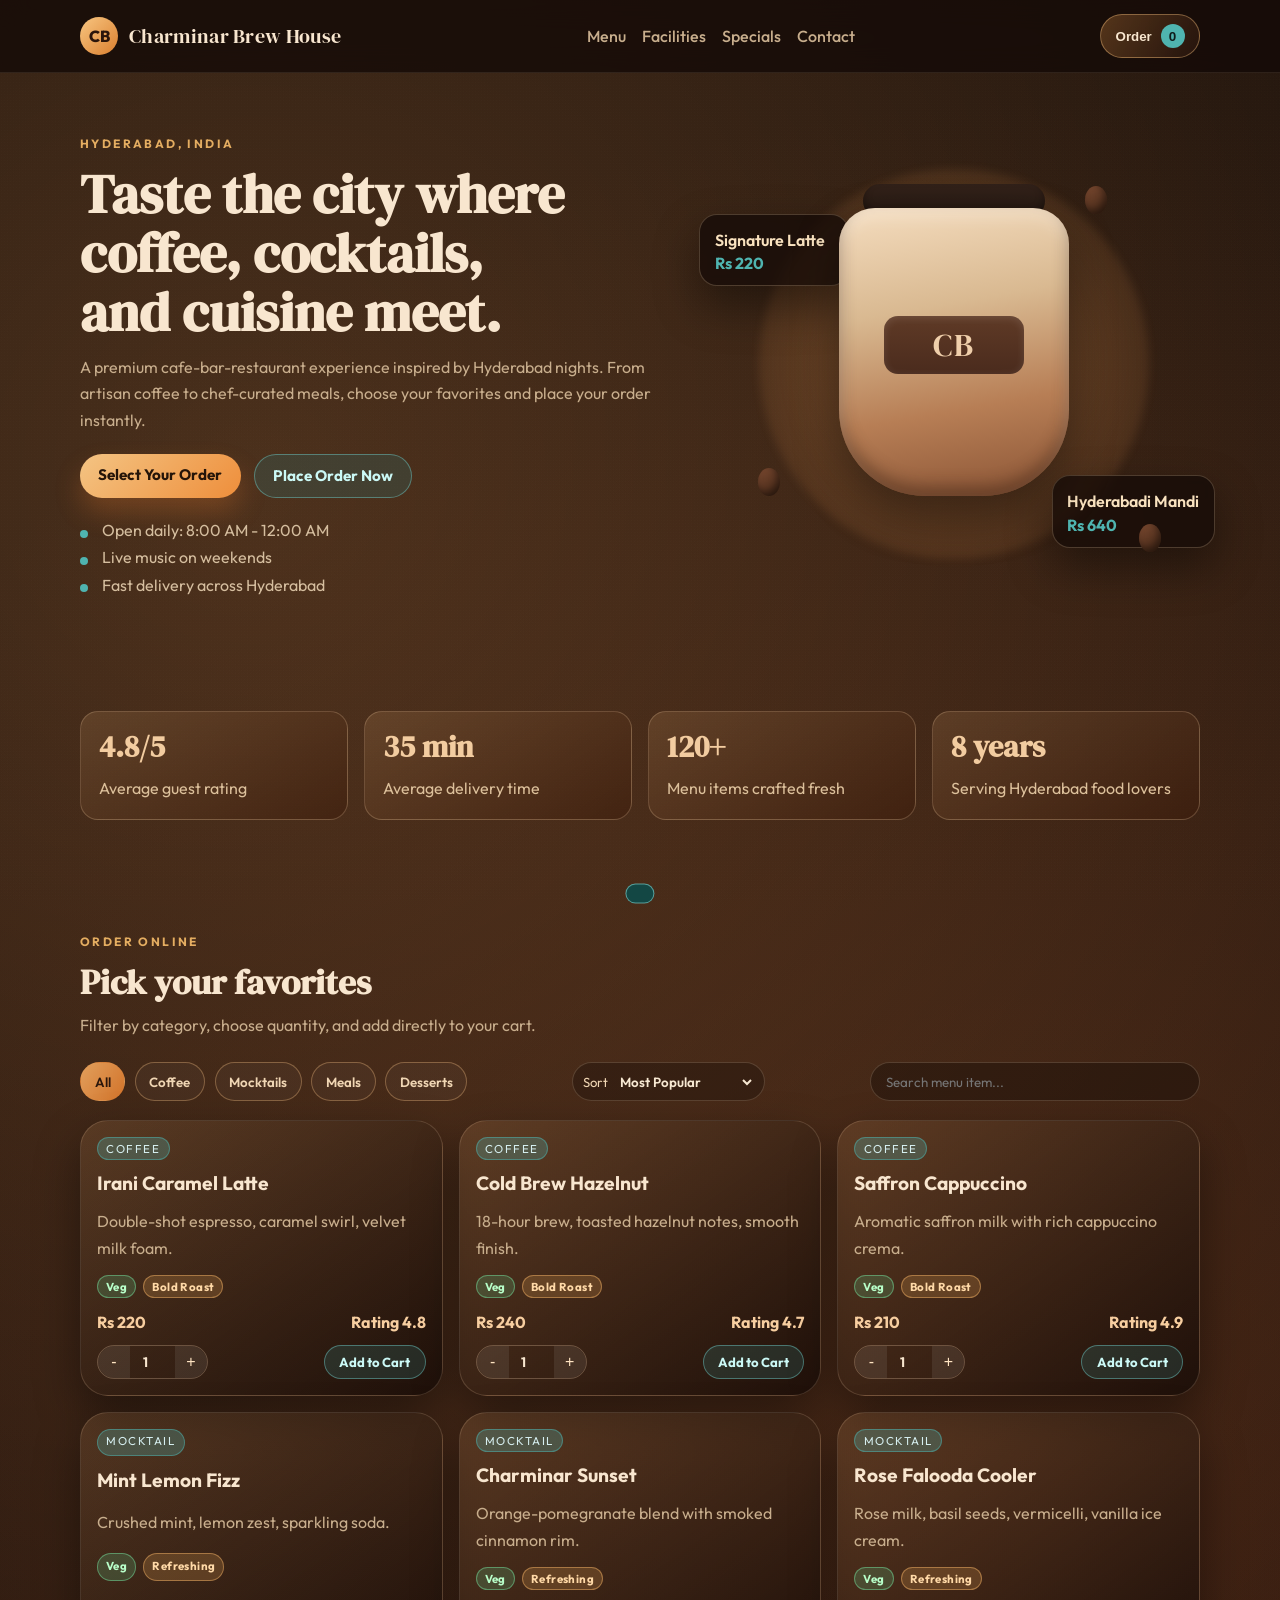
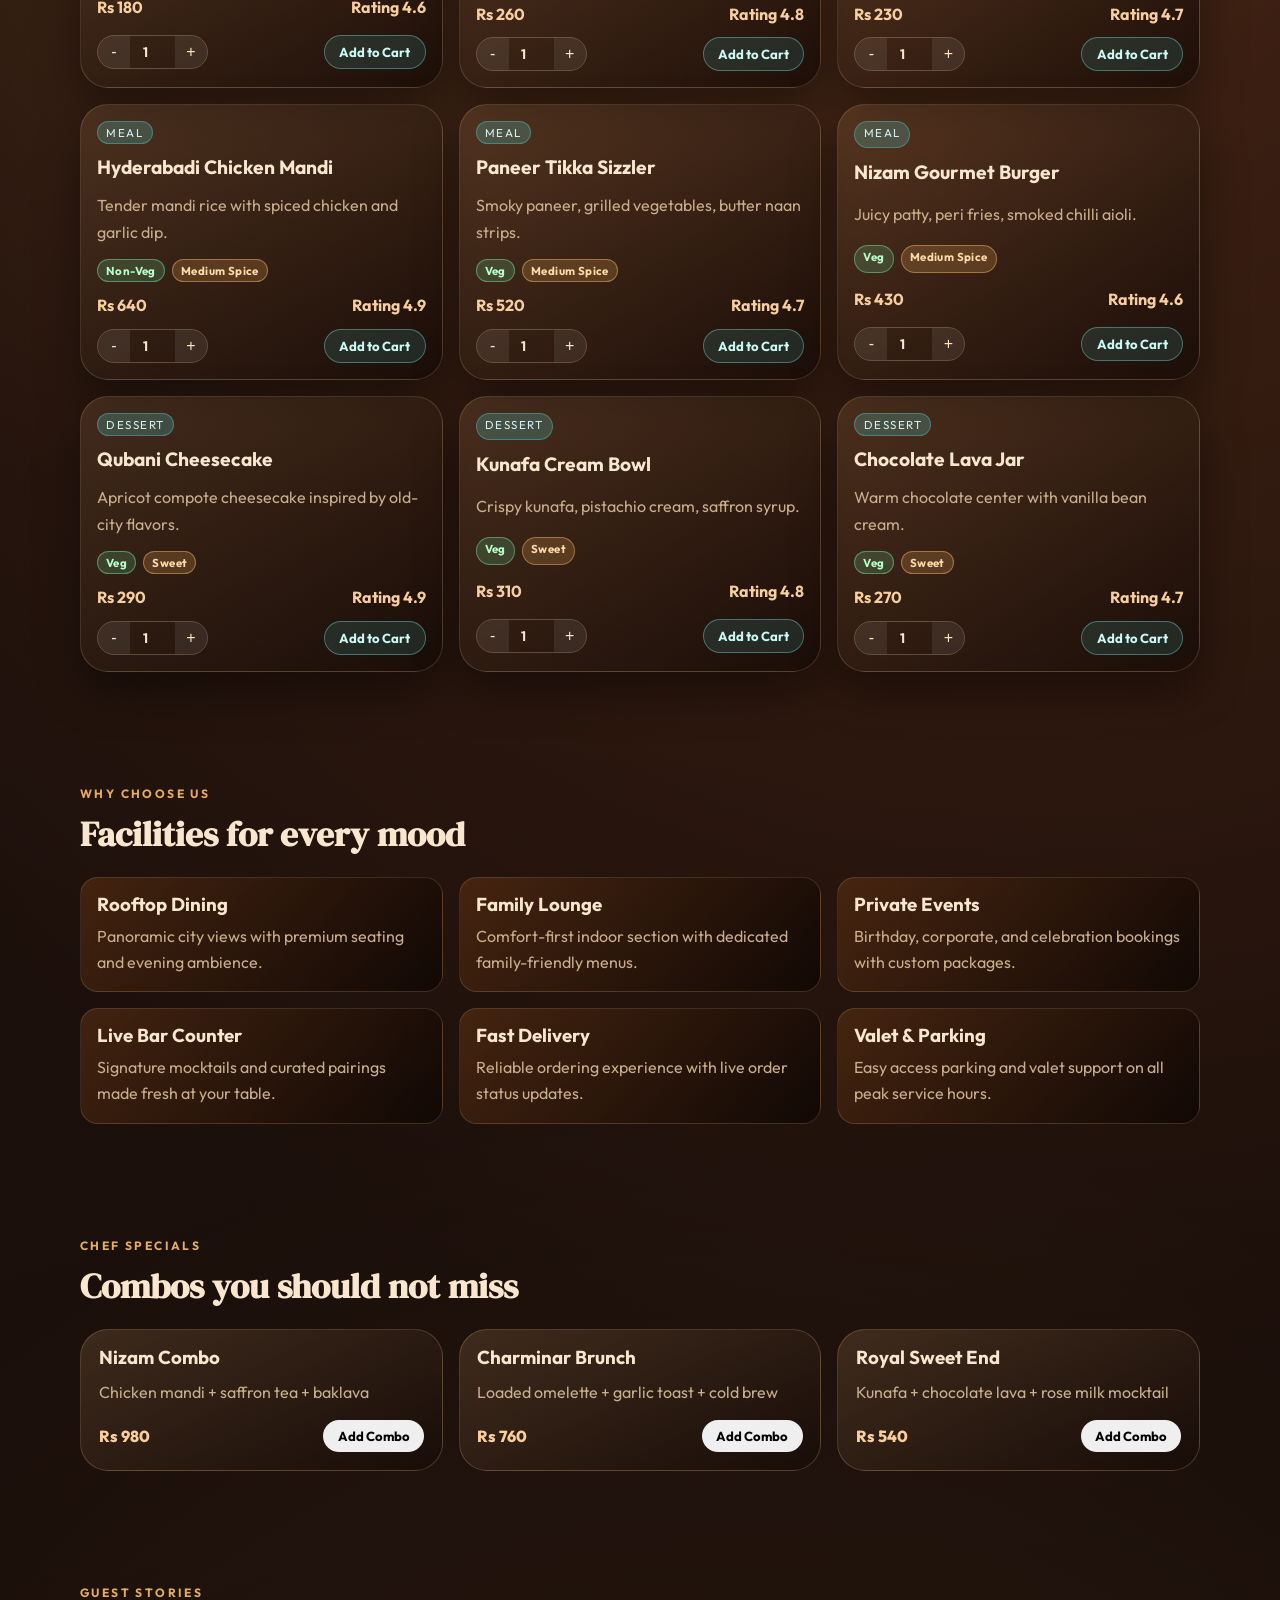
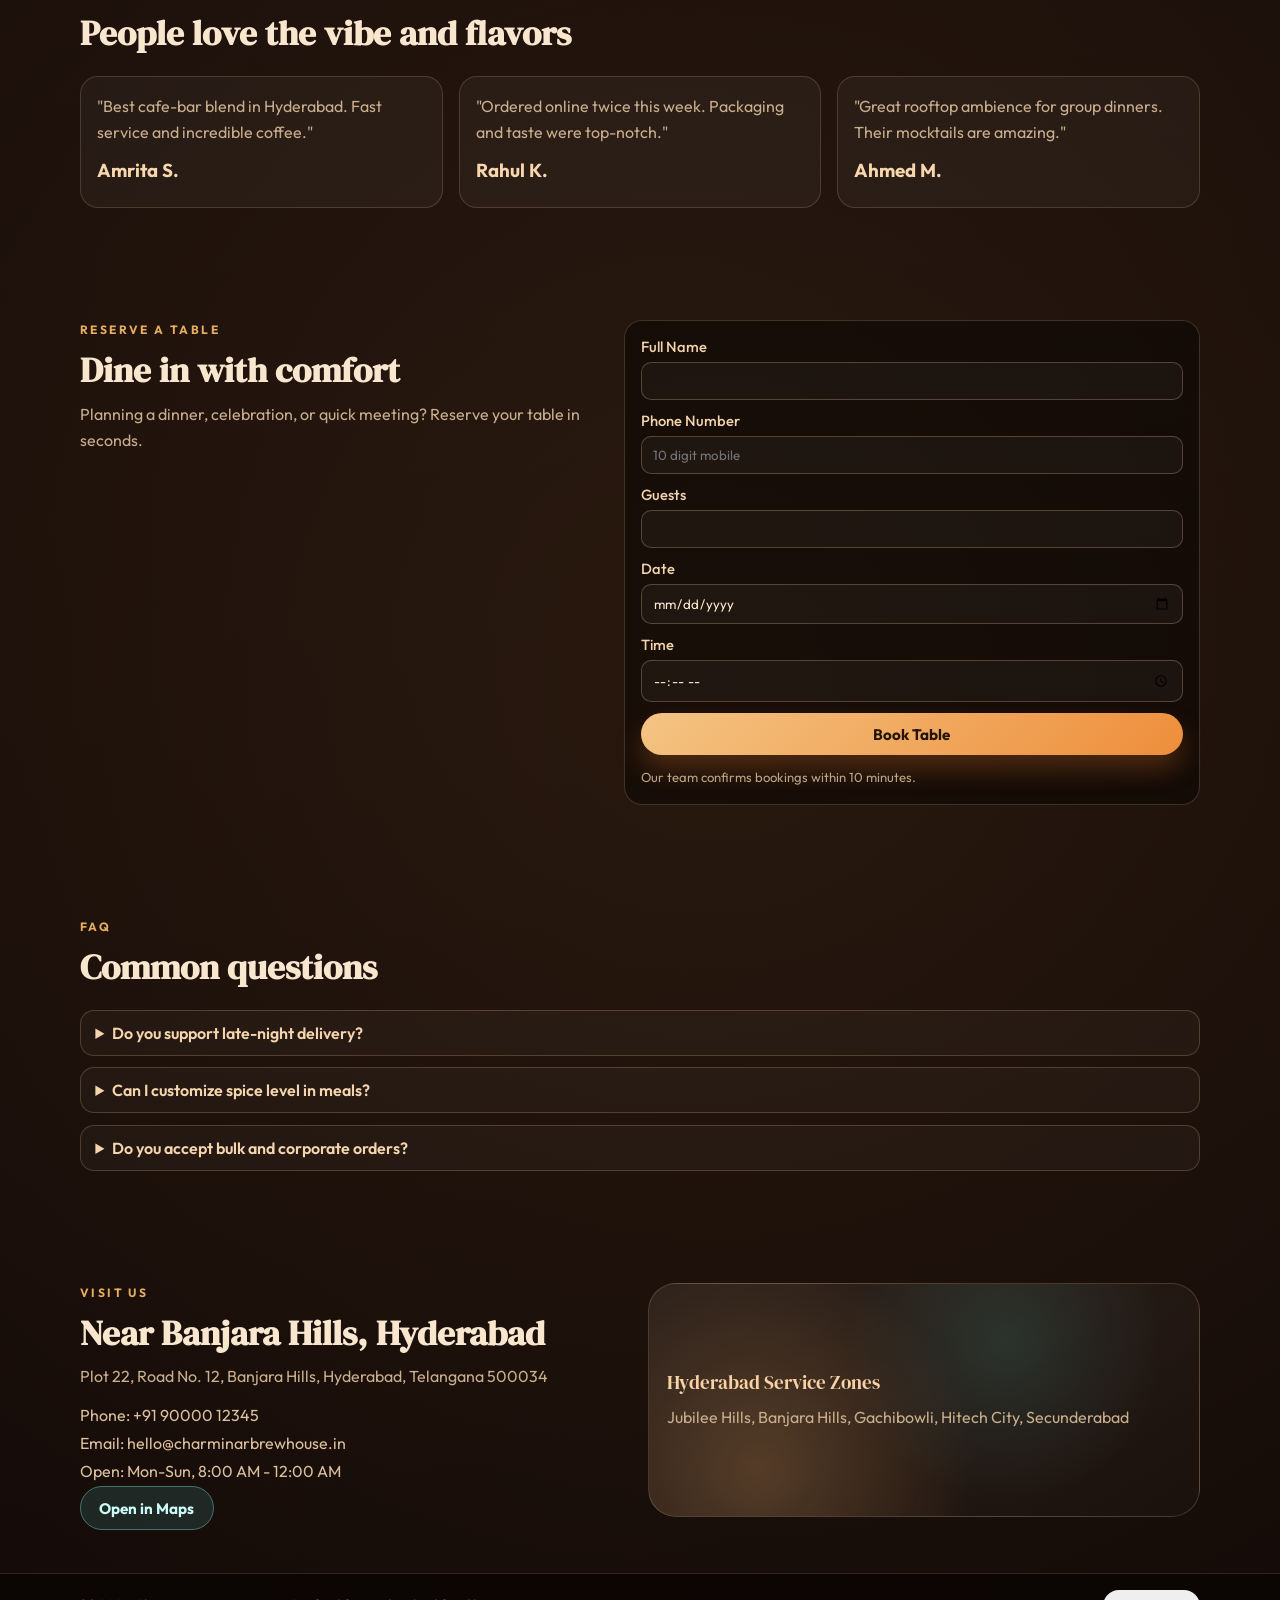
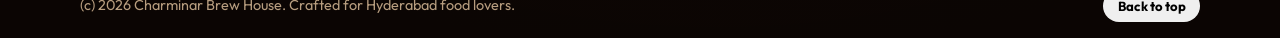
==== commit f8d76248: "feat: add customer FAQ section" ====
--- a/index.html
+++ b/index.html
@@ -256,6 +256,29 @@
       </div>
     </section>
 
+    <section class="faq section-pad reveal">
+      <div class="container">
+        <div class="section-head">
+          <p class="eyebrow">FAQ</p>
+          <h2>Common questions</h2>
+        </div>
+        <div class="faq-grid">
+          <details>
+            <summary>Do you support late-night delivery?</summary>
+            <p>Yes. Delivery is available till 11:30 PM across selected Hyderabad zones.</p>
+          </details>
+          <details>
+            <summary>Can I customize spice level in meals?</summary>
+            <p>Absolutely. Mention your preferred spice level in checkout notes.</p>
+          </details>
+          <details>
+            <summary>Do you accept bulk and corporate orders?</summary>
+            <p>Yes. For bulk orders above 20 servings, contact us directly for special pricing.</p>
+          </details>
+        </div>
+      </div>
+    </section>
+
     <section class="contact section-pad" id="contact">
       <div class="container contact-grid reveal">
         <div>
@@ -353,6 +376,7 @@
     </form>
 
     <p id="orderStatus" class="order-status" aria-live="polite"></p>
+    <div id="orderSummary" class="order-summary"></div>
   </aside>
 
   <div id="overlay" class="overlay"></div>
--- a/styles.css
+++ b/styles.css
@@ -737,6 +737,28 @@
   align-items: stretch;
 }
 
+.faq-grid {
+  display: grid;
+  gap: 0.7rem;
+}
+
+.faq-grid details {
+  border: 1px solid rgba(255, 218, 181, 0.2);
+  border-radius: 14px;
+  padding: 0.75rem 0.9rem;
+  background: rgba(255, 255, 255, 0.03);
+}
+
+.faq-grid summary {
+  cursor: pointer;
+  color: #f5d5ae;
+  font-weight: 600;
+}
+
+.faq-grid p {
+  margin-top: 0.5rem;
+}
+
 .contact-grid ul {
   padding: 0;
   list-style: none;
@@ -929,6 +951,21 @@
   padding: 0 0.9rem 0.9rem;
   font-size: 0.88rem;
   color: #9ee2de;
+}
+
+.order-summary {
+  margin: 0 0.9rem 1rem;
+  border: 1px solid rgba(255, 218, 181, 0.2);
+  border-radius: 12px;
+  padding: 0.7rem;
+  background: rgba(255, 255, 255, 0.03);
+  color: #edcfaa;
+  font-size: 0.85rem;
+  display: none;
+}
+
+.order-summary.show {
+  display: block;
 }
 
 .overlay {
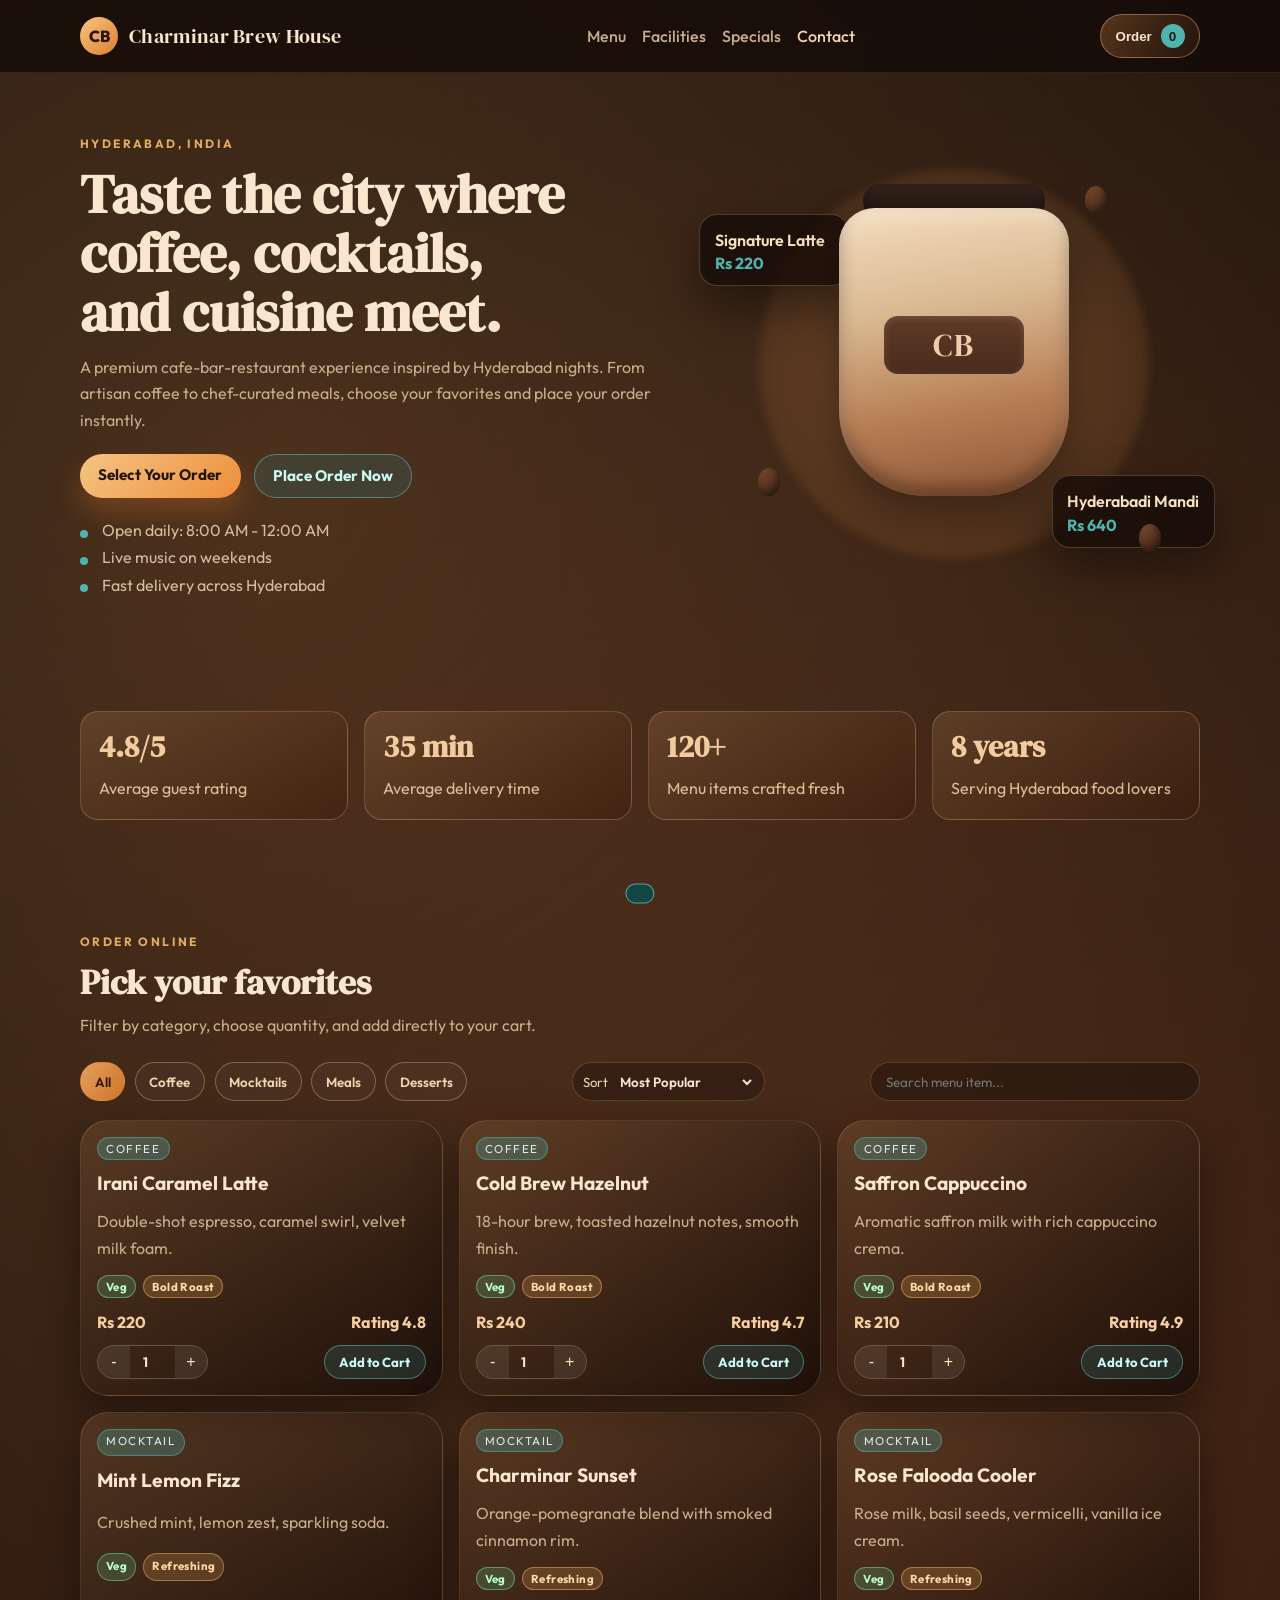
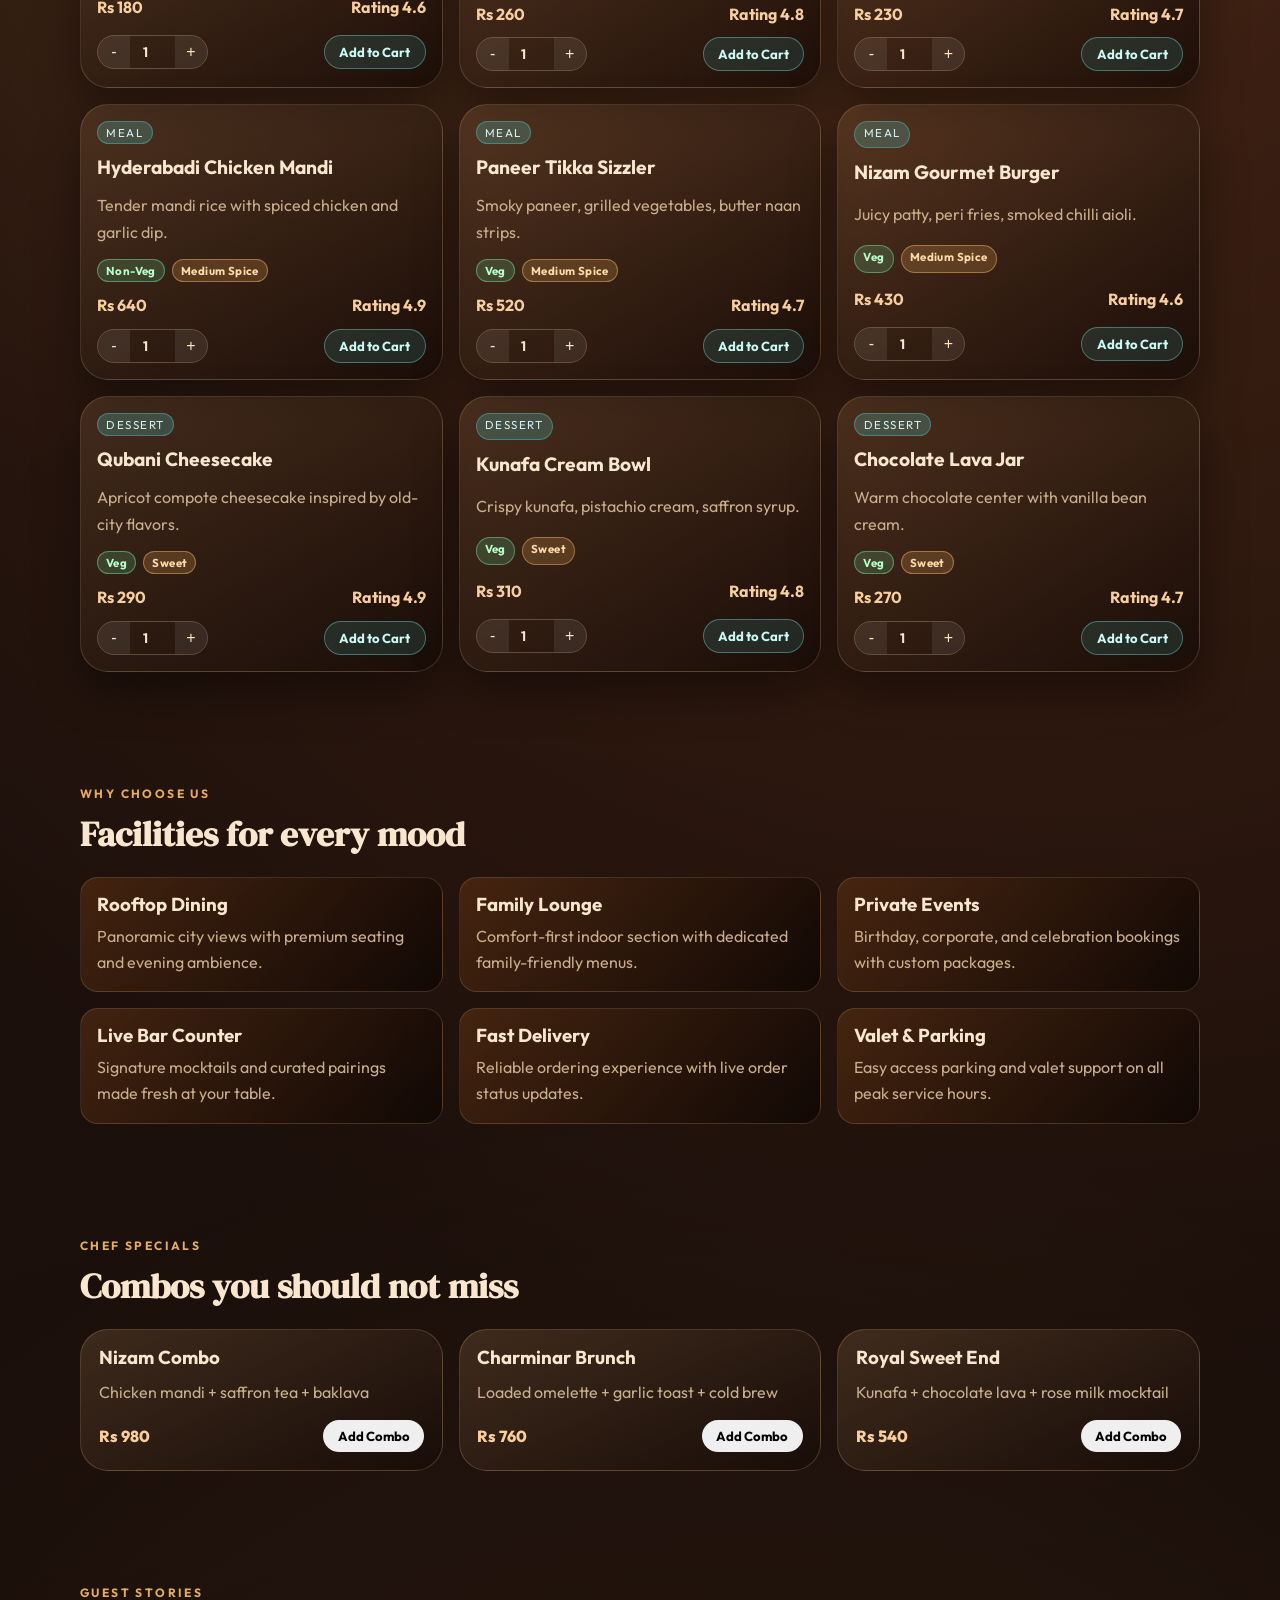
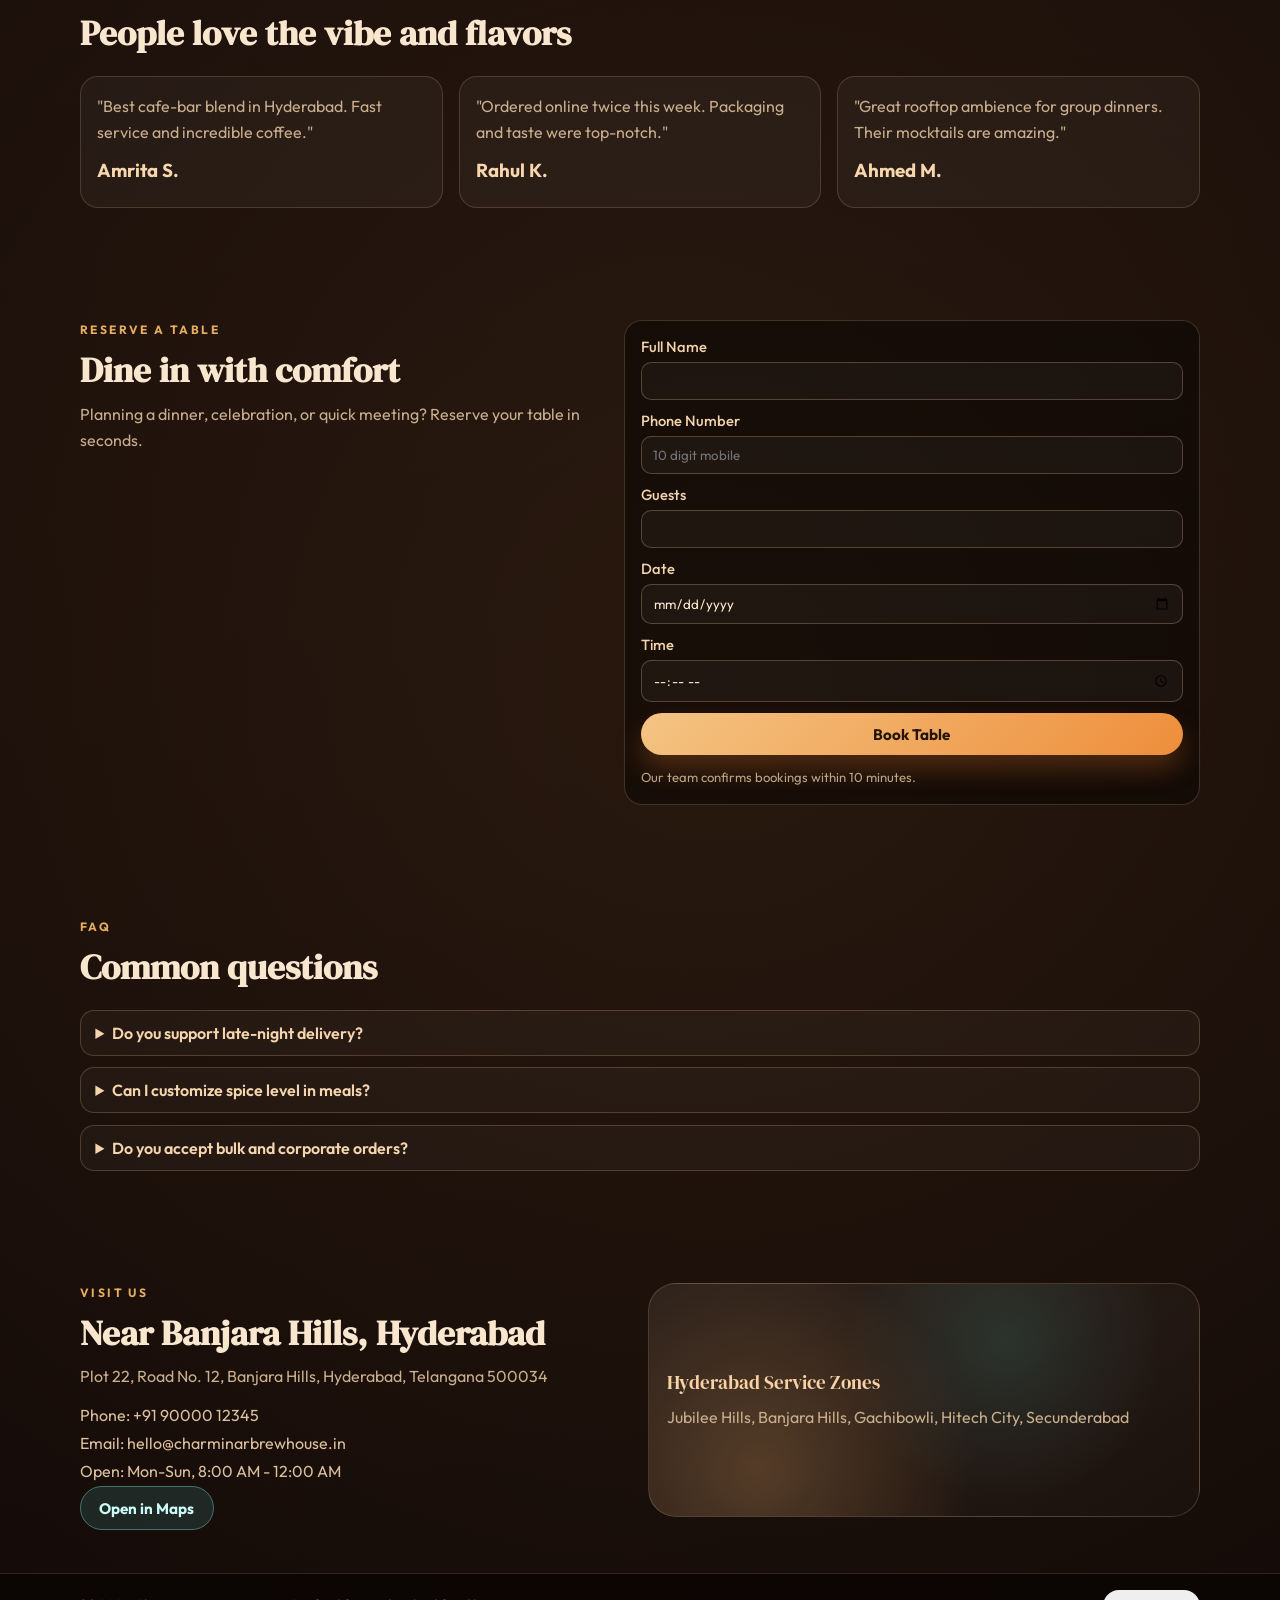
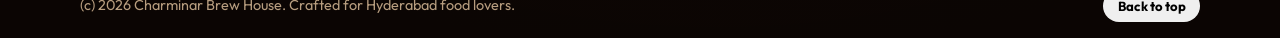
==== commit fe81f809: "seo: add open graph and restaurant schema metadata" ====
--- a/index.html
+++ b/index.html
@@ -5,10 +5,31 @@
   <meta name="viewport" content="width=device-width, initial-scale=1.0" />
   <title>Charminar Brew House | Cafe | Bar | Restaurant</title>
   <meta name="description" content="Charminar Brew House - Premium cafe, bar, and restaurant in Hyderabad. Explore menu, add to cart, and place your order online." />
+  <meta property="og:title" content="Charminar Brew House Hyderabad" />
+  <meta property="og:description" content="Cafe, bar, and restaurant with online ordering in Hyderabad." />
+  <meta property="og:type" content="website" />
+  <meta name="theme-color" content="#170e0b" />
   <link rel="preconnect" href="https://fonts.googleapis.com" />
   <link rel="preconnect" href="https://fonts.gstatic.com" crossorigin />
   <link href="https://fonts.googleapis.com/css2?family=DM+Serif+Display:ital@0;1&family=Outfit:wght@300;400;500;600;700;800&display=swap" rel="stylesheet" />
   <link rel="stylesheet" href="styles.css" />
+  <script type="application/ld+json">
+    {
+      "@context": "https://schema.org",
+      "@type": "Restaurant",
+      "name": "Charminar Brew House",
+      "address": {
+        "@type": "PostalAddress",
+        "streetAddress": "Plot 22, Road No. 12, Banjara Hills",
+        "addressLocality": "Hyderabad",
+        "addressRegion": "Telangana",
+        "postalCode": "500034",
+        "addressCountry": "IN"
+      },
+      "servesCuisine": ["Indian", "Cafe", "Desserts"],
+      "telephone": "+91-9000012345"
+    }
+  </script>
 </head>
 <body>
   <div class="grain"></div>
--- a/styles.css
+++ b/styles.css
@@ -128,6 +128,10 @@
   color: var(--text);
 }
 
+.main-nav a.active {
+  color: #f8d7b0;
+}
+
 .cart-toggle {
   display: inline-flex;
   align-items: center;
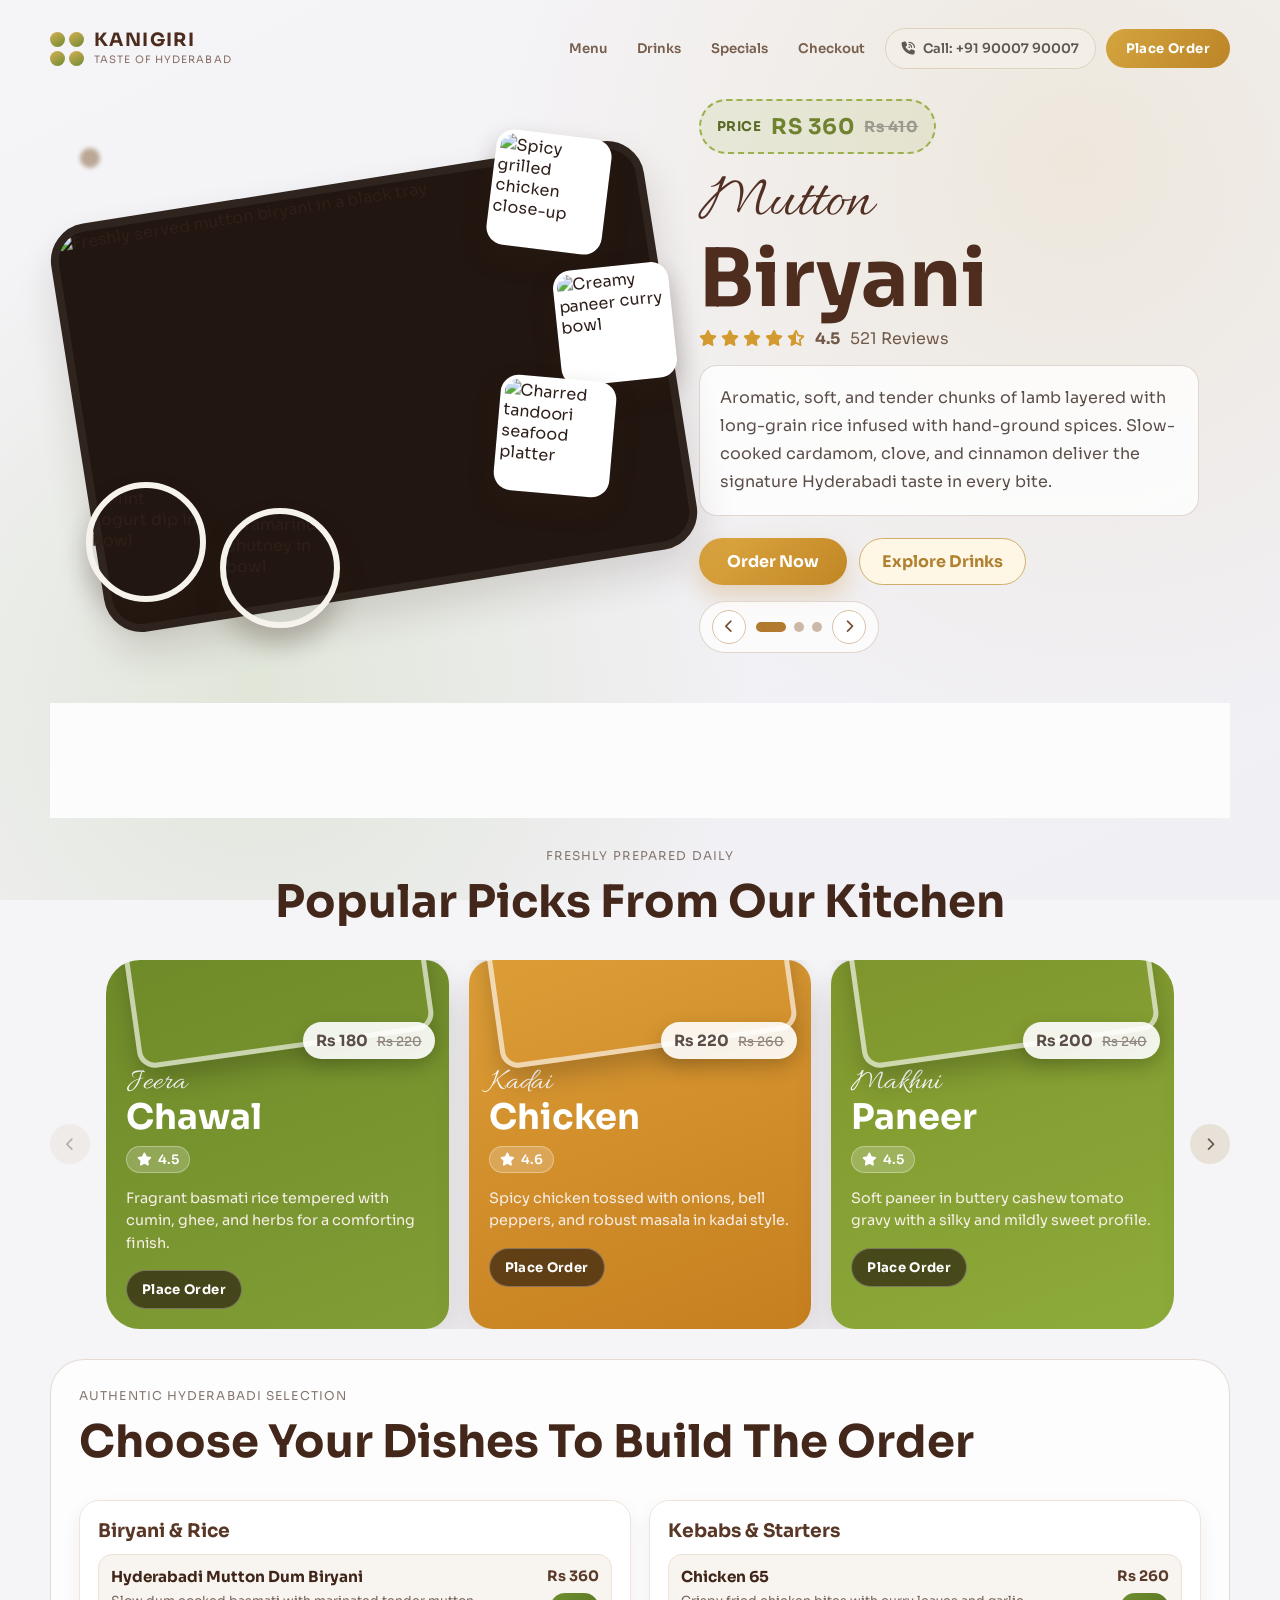
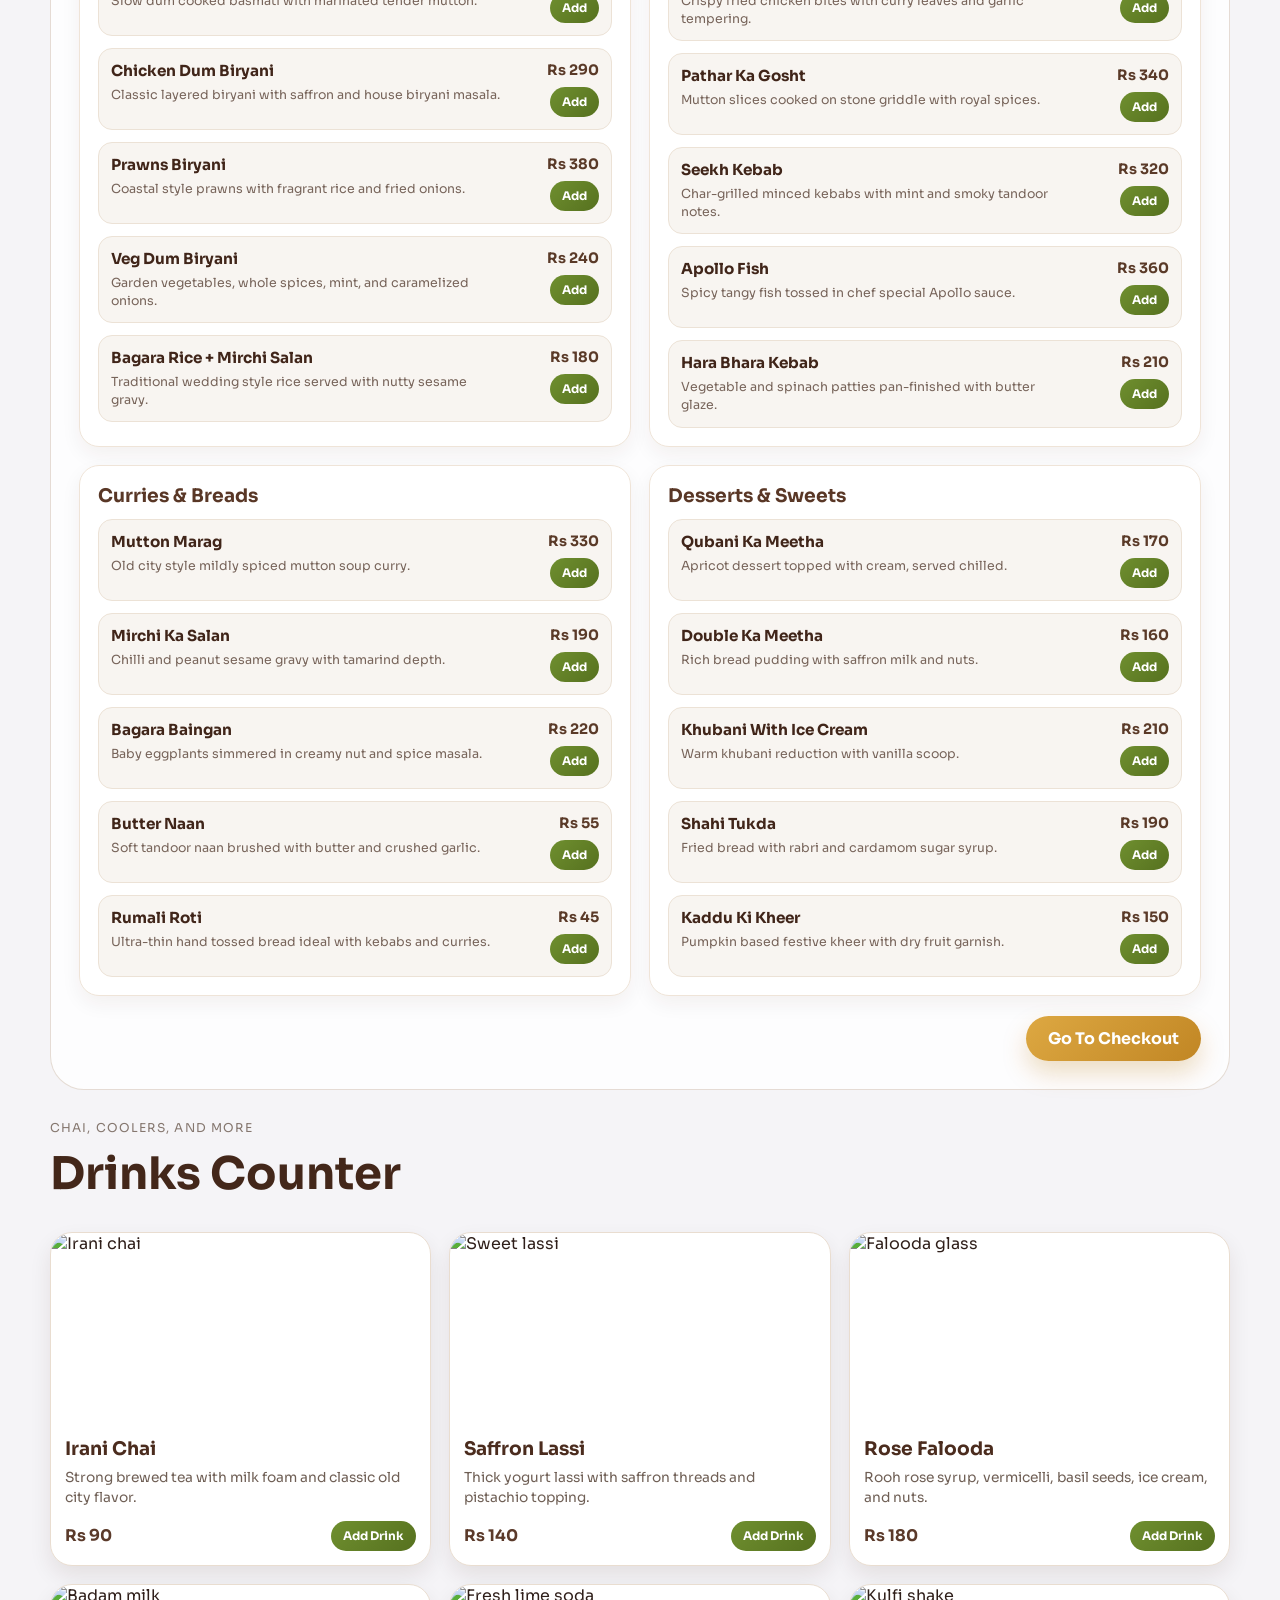
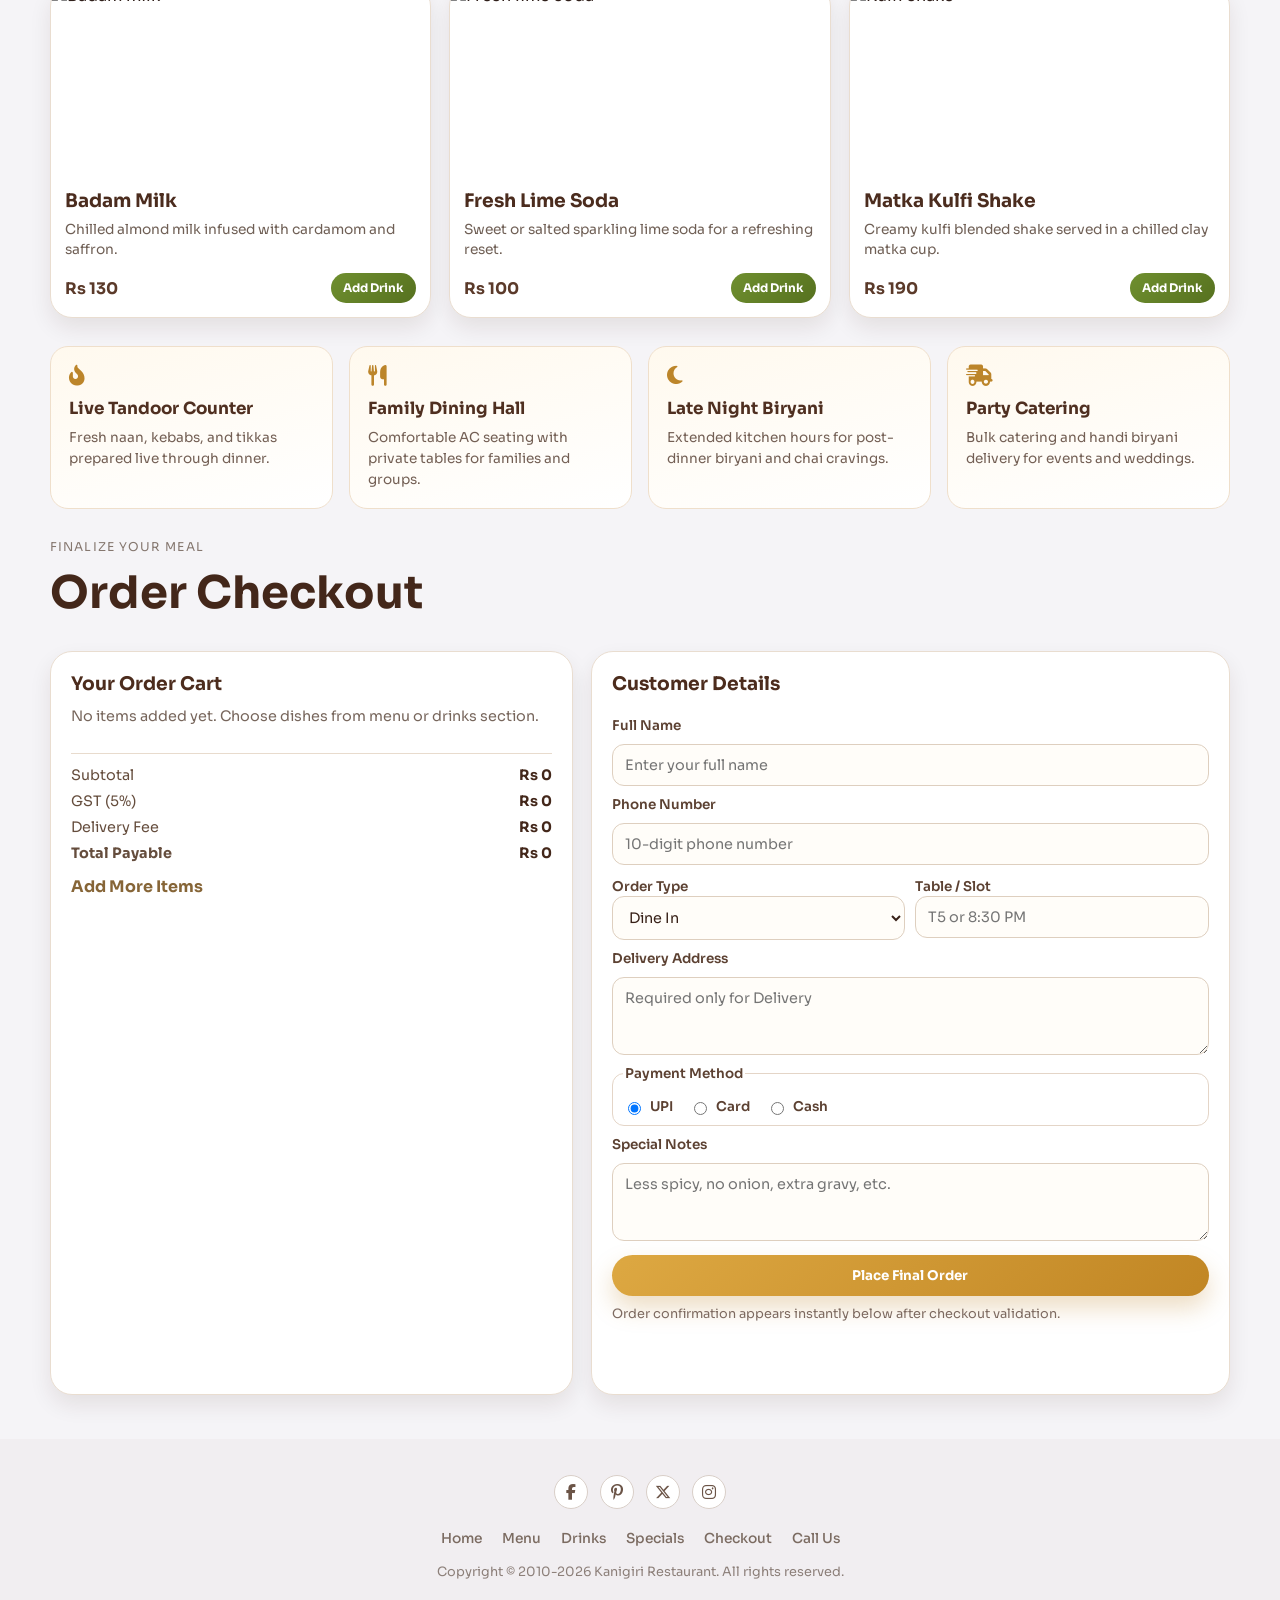
==== commit eb12ce66: "fix: add root redirect for GitHub Pages" ====
--- a/index.html
+++ b/index.html
@@ -1,409 +1,16 @@
-﻿<!DOCTYPE html>
+<!DOCTYPE html>
 <html lang="en">
 <head>
   <meta charset="UTF-8" />
   <meta name="viewport" content="width=device-width, initial-scale=1.0" />
-  <title>Charminar Brew House | Cafe | Bar | Restaurant</title>
-  <meta name="description" content="Charminar Brew House - Premium cafe, bar, and restaurant in Hyderabad. Explore menu, add to cart, and place your order online." />
-  <meta property="og:title" content="Charminar Brew House Hyderabad" />
-  <meta property="og:description" content="Cafe, bar, and restaurant with online ordering in Hyderabad." />
-  <meta property="og:type" content="website" />
-  <meta name="theme-color" content="#170e0b" />
-  <link rel="preconnect" href="https://fonts.googleapis.com" />
-  <link rel="preconnect" href="https://fonts.gstatic.com" crossorigin />
-  <link href="https://fonts.googleapis.com/css2?family=DM+Serif+Display:ital@0;1&family=Outfit:wght@300;400;500;600;700;800&display=swap" rel="stylesheet" />
-  <link rel="stylesheet" href="styles.css" />
-  <script type="application/ld+json">
-    {
-      "@context": "https://schema.org",
-      "@type": "Restaurant",
-      "name": "Charminar Brew House",
-      "address": {
-        "@type": "PostalAddress",
-        "streetAddress": "Plot 22, Road No. 12, Banjara Hills",
-        "addressLocality": "Hyderabad",
-        "addressRegion": "Telangana",
-        "postalCode": "500034",
-        "addressCountry": "IN"
-      },
-      "servesCuisine": ["Indian", "Cafe", "Desserts"],
-      "telephone": "+91-9000012345"
-    }
+  <title>Senior Cafe</title>
+  <meta http-equiv="refresh" content="0; url=./senior-cafe-restaurant-site/" />
+  <script>
+    window.location.replace("./senior-cafe-restaurant-site/");
   </script>
 </head>
 <body>
-  <div class="grain"></div>
-  <header class="site-header" id="home">
-    <div class="container nav-wrap">
-      <a href="#home" class="brand">
-        <span class="brand-mark">CB</span>
-        <span class="brand-text">Charminar Brew House</span>
-      </a>
-      <nav class="main-nav" aria-label="Main navigation">
-        <a href="#menu">Menu</a>
-        <a href="#facilities">Facilities</a>
-        <a href="#specials">Specials</a>
-        <a href="#contact">Contact</a>
-      </nav>
-      <button id="cartToggle" class="cart-toggle" aria-label="Open cart">
-        <span>Order</span>
-        <span id="cartCount" class="cart-count">0</span>
-      </button>
-    </div>
-  </header>
-
-  <main>
-    <section class="hero section-pad reveal">
-      <div class="container hero-grid">
-        <div class="hero-copy">
-          <p class="eyebrow">Hyderabad, India</p>
-          <h1>Taste the city where coffee, cocktails, and cuisine meet.</h1>
-          <p>
-            A premium cafe-bar-restaurant experience inspired by Hyderabad nights.
-            From artisan coffee to chef-curated meals, choose your favorites and place your order instantly.
-          </p>
-          <div class="hero-actions">
-            <a href="#menu" class="btn btn-primary">Select Your Order</a>
-            <button class="btn btn-soft" id="quickOrderBtn">Place Order Now</button>
-          </div>
-          <ul class="hero-points">
-            <li>Open daily: 8:00 AM - 12:00 AM</li>
-            <li>Live music on weekends</li>
-            <li>Fast delivery across Hyderabad</li>
-          </ul>
-        </div>
-        <div class="hero-visual" aria-hidden="true">
-          <div class="floating-card card-1">
-            <p>Signature Latte</p>
-            <span>Rs 220</span>
-          </div>
-          <div class="floating-card card-2">
-            <p>Hyderabadi Mandi</p>
-            <span>Rs 640</span>
-          </div>
-          <div class="hero-cup">
-            <div class="cup-lid"></div>
-            <div class="cup-body"></div>
-            <div class="cup-badge">CB</div>
-          </div>
-          <div class="bean bean-1"></div>
-          <div class="bean bean-2"></div>
-          <div class="bean bean-3"></div>
-        </div>
-      </div>
-    </section>
-
-    <section class="stats section-pad reveal">
-      <div class="container stats-grid">
-        <article>
-          <h2>4.8/5</h2>
-          <p>Average guest rating</p>
-        </article>
-        <article>
-          <h2>35 min</h2>
-          <p>Average delivery time</p>
-        </article>
-        <article>
-          <h2>120+</h2>
-          <p>Menu items crafted fresh</p>
-        </article>
-        <article>
-          <h2>8 years</h2>
-          <p>Serving Hyderabad food lovers</p>
-        </article>
-      </div>
-    </section>
-
-    <section class="menu section-pad" id="menu">
-      <div class="container reveal">
-        <div class="section-head">
-          <p class="eyebrow">Order Online</p>
-          <h2>Pick your favorites</h2>
-          <p>Filter by category, choose quantity, and add directly to your cart.</p>
-        </div>
-
-        <div class="menu-controls">
-          <div class="filter-group" id="categoryFilters" role="tablist" aria-label="Menu categories">
-            <button class="chip active" data-category="all">All</button>
-            <button class="chip" data-category="coffee">Coffee</button>
-            <button class="chip" data-category="mocktail">Mocktails</button>
-            <button class="chip" data-category="meal">Meals</button>
-            <button class="chip" data-category="dessert">Desserts</button>
-          </div>
-          <label class="sort-wrap" for="menuSort">
-            <span>Sort</span>
-            <select id="menuSort">
-              <option value="popular">Most Popular</option>
-              <option value="price-low">Price: Low to High</option>
-              <option value="price-high">Price: High to Low</option>
-              <option value="rating-high">Rating: High to Low</option>
-            </select>
-          </label>
-          <label class="search-wrap" for="menuSearch">
-            <input id="menuSearch" type="search" placeholder="Search menu item..." />
-          </label>
-        </div>
-
-        <div id="menuGrid" class="menu-grid" aria-live="polite"></div>
-      </div>
-    </section>
-
-    <section class="facilities section-pad" id="facilities">
-      <div class="container reveal">
-        <div class="section-head">
-          <p class="eyebrow">Why Choose Us</p>
-          <h2>Facilities for every mood</h2>
-        </div>
-        <div class="facility-grid">
-          <article class="facility-card">
-            <h3>Rooftop Dining</h3>
-            <p>Panoramic city views with premium seating and evening ambience.</p>
-          </article>
-          <article class="facility-card">
-            <h3>Family Lounge</h3>
-            <p>Comfort-first indoor section with dedicated family-friendly menus.</p>
-          </article>
-          <article class="facility-card">
-            <h3>Private Events</h3>
-            <p>Birthday, corporate, and celebration bookings with custom packages.</p>
-          </article>
-          <article class="facility-card">
-            <h3>Live Bar Counter</h3>
-            <p>Signature mocktails and curated pairings made fresh at your table.</p>
-          </article>
-          <article class="facility-card">
-            <h3>Fast Delivery</h3>
-            <p>Reliable ordering experience with live order status updates.</p>
-          </article>
-          <article class="facility-card">
-            <h3>Valet & Parking</h3>
-            <p>Easy access parking and valet support on all peak service hours.</p>
-          </article>
-        </div>
-      </div>
-    </section>
-
-    <section class="specials section-pad" id="specials">
-      <div class="container reveal">
-        <div class="section-head">
-          <p class="eyebrow">Chef Specials</p>
-          <h2>Combos you should not miss</h2>
-        </div>
-        <div class="special-grid">
-          <article class="special-card" data-id="s1" data-name="Nizam Combo" data-price="980">
-            <h3>Nizam Combo</h3>
-            <p>Chicken mandi + saffron tea + baklava</p>
-            <div class="special-footer">
-              <span>Rs 980</span>
-              <button class="btn btn-small add-special">Add Combo</button>
-            </div>
-          </article>
-          <article class="special-card" data-id="s2" data-name="Charminar Brunch" data-price="760">
-            <h3>Charminar Brunch</h3>
-            <p>Loaded omelette + garlic toast + cold brew</p>
-            <div class="special-footer">
-              <span>Rs 760</span>
-              <button class="btn btn-small add-special">Add Combo</button>
-            </div>
-          </article>
-          <article class="special-card" data-id="s3" data-name="Royal Sweet End" data-price="540">
-            <h3>Royal Sweet End</h3>
-            <p>Kunafa + chocolate lava + rose milk mocktail</p>
-            <div class="special-footer">
-              <span>Rs 540</span>
-              <button class="btn btn-small add-special">Add Combo</button>
-            </div>
-          </article>
-        </div>
-      </div>
-    </section>
-
-    <section class="testimonials section-pad reveal">
-      <div class="container">
-        <div class="section-head">
-          <p class="eyebrow">Guest Stories</p>
-          <h2>People love the vibe and flavors</h2>
-        </div>
-        <div class="testimonial-grid">
-          <article>
-            <p>"Best cafe-bar blend in Hyderabad. Fast service and incredible coffee."</p>
-            <h3>Amrita S.</h3>
-          </article>
-          <article>
-            <p>"Ordered online twice this week. Packaging and taste were top-notch."</p>
-            <h3>Rahul K.</h3>
-          </article>
-          <article>
-            <p>"Great rooftop ambience for group dinners. Their mocktails are amazing."</p>
-            <h3>Ahmed M.</h3>
-          </article>
-        </div>
-      </div>
-    </section>
-
-    <section class="booking section-pad reveal">
-      <div class="container booking-grid">
-        <div>
-          <p class="eyebrow">Reserve A Table</p>
-          <h2>Dine in with comfort</h2>
-          <p>
-            Planning a dinner, celebration, or quick meeting? Reserve your table in seconds.
-          </p>
-        </div>
-        <form id="bookingForm" class="booking-form">
-          <label>
-            Full Name
-            <input type="text" name="name" required />
-          </label>
-          <label>
-            Phone Number
-            <input type="tel" name="phone" pattern="[0-9]{10}" placeholder="10 digit mobile" required />
-          </label>
-          <label>
-            Guests
-            <input type="number" name="guests" min="1" max="25" required />
-          </label>
-          <label>
-            Date
-            <input type="date" name="date" required />
-          </label>
-          <label>
-            Time
-            <input type="time" name="time" required />
-          </label>
-          <button class="btn btn-primary" type="submit">Book Table</button>
-          <p class="tiny-note">Our team confirms bookings within 10 minutes.</p>
-        </form>
-      </div>
-    </section>
-
-    <section class="faq section-pad reveal">
-      <div class="container">
-        <div class="section-head">
-          <p class="eyebrow">FAQ</p>
-          <h2>Common questions</h2>
-        </div>
-        <div class="faq-grid">
-          <details>
-            <summary>Do you support late-night delivery?</summary>
-            <p>Yes. Delivery is available till 11:30 PM across selected Hyderabad zones.</p>
-          </details>
-          <details>
-            <summary>Can I customize spice level in meals?</summary>
-            <p>Absolutely. Mention your preferred spice level in checkout notes.</p>
-          </details>
-          <details>
-            <summary>Do you accept bulk and corporate orders?</summary>
-            <p>Yes. For bulk orders above 20 servings, contact us directly for special pricing.</p>
-          </details>
-        </div>
-      </div>
-    </section>
-
-    <section class="contact section-pad" id="contact">
-      <div class="container contact-grid reveal">
-        <div>
-          <p class="eyebrow">Visit Us</p>
-          <h2>Near Banjara Hills, Hyderabad</h2>
-          <p>
-            Plot 22, Road No. 12, Banjara Hills, Hyderabad, Telangana 500034
-          </p>
-          <ul>
-            <li>Phone: +91 90000 12345</li>
-            <li>Email: hello@charminarbrewhouse.in</li>
-            <li>Open: Mon-Sun, 8:00 AM - 12:00 AM</li>
-          </ul>
-          <a class="btn btn-soft" target="_blank" rel="noopener" href="https://maps.google.com/?q=Banjara+Hills+Hyderabad">Open in Maps</a>
-        </div>
-        <div class="map-card" role="img" aria-label="Stylized map placeholder for Charminar Brew House Hyderabad">
-          <span>Hyderabad Service Zones</span>
-          <p>Jubilee Hills, Banjara Hills, Gachibowli, Hitech City, Secunderabad</p>
-        </div>
-      </div>
-    </section>
-  </main>
-
-  <footer class="site-footer">
-    <div class="container footer-wrap">
-      <p>(c) 2026 Charminar Brew House. Crafted for Hyderabad food lovers.</p>
-      <button class="btn btn-small" id="scrollTopBtn">Back to top</button>
-    </div>
-  </footer>
-
-  <aside class="cart-drawer" id="cartDrawer" aria-label="Shopping cart">
-    <div class="cart-head">
-      <h2>Your Order</h2>
-      <button id="closeCart" class="icon-btn" aria-label="Close cart">x</button>
-    </div>
-
-    <div id="cartItems" class="cart-items"></div>
-
-    <div class="price-breakup">
-      <div><span>Subtotal</span><strong id="subtotal">Rs 0</strong></div>
-      <div><span>GST (5%)</span><strong id="gst">Rs 0</strong></div>
-      <div><span>Service (8%)</span><strong id="service">Rs 0</strong></div>
-      <div><span>Delivery Fee</span><strong id="deliveryFee">Rs 0</strong></div>
-      <div class="grand"><span>Total</span><strong id="total">Rs 0</strong></div>
-    </div>
-
-    <form id="checkoutForm" class="checkout-form">
-      <h3>Place your order</h3>
-      <label>
-        Full Name
-        <input type="text" name="customerName" required />
-      </label>
-      <label>
-        Mobile Number
-        <input type="tel" name="customerPhone" pattern="[0-9]{10}" placeholder="10 digit mobile" required />
-      </label>
-      <label>
-        Order Type
-        <select name="orderType" id="orderType" required>
-          <option value="delivery">Delivery</option>
-          <option value="pickup">Pickup</option>
-          <option value="dinein">Dine-in</option>
-        </select>
-      </label>
-      <label id="addressWrap">
-        Delivery Address
-        <textarea name="address" rows="2" placeholder="House no, area, landmark"></textarea>
-      </label>
-      <label id="zoneWrap">
-        Delivery Zone
-        <select name="deliveryZone" id="deliveryZone">
-          <option value="">Select zone</option>
-          <option value="core">Banjara Hills / Jubilee Hills</option>
-          <option value="extended">Gachibowli / Hitech City</option>
-          <option value="outer">Secunderabad / Outer Areas</option>
-        </select>
-      </label>
-      <label id="tableWrap" class="hidden">
-        Table Preference
-        <input type="text" name="tablePreference" placeholder="Window / Family / Rooftop" />
-      </label>
-      <label>
-        Payment Method
-        <select name="payment" required>
-          <option value="upi">UPI</option>
-          <option value="card">Card</option>
-          <option value="cash">Cash</option>
-        </select>
-      </label>
-      <label>
-        Notes
-        <textarea name="notes" rows="2" placeholder="Any cooking preferences?"></textarea>
-      </label>
-      <button type="submit" class="btn btn-primary">Confirm & Place Order</button>
-    </form>
-
-    <p id="orderStatus" class="order-status" aria-live="polite"></p>
-    <div id="orderSummary" class="order-summary"></div>
-  </aside>
-
-  <div id="overlay" class="overlay"></div>
-  <div id="toast" class="toast"></div>
-
-  <script src="script.js"></script>
+  <p>Redirecting to Senior Cafe...</p>
+  <p><a href="./senior-cafe-restaurant-site/">Open site</a></p>
 </body>
 </html>
-
